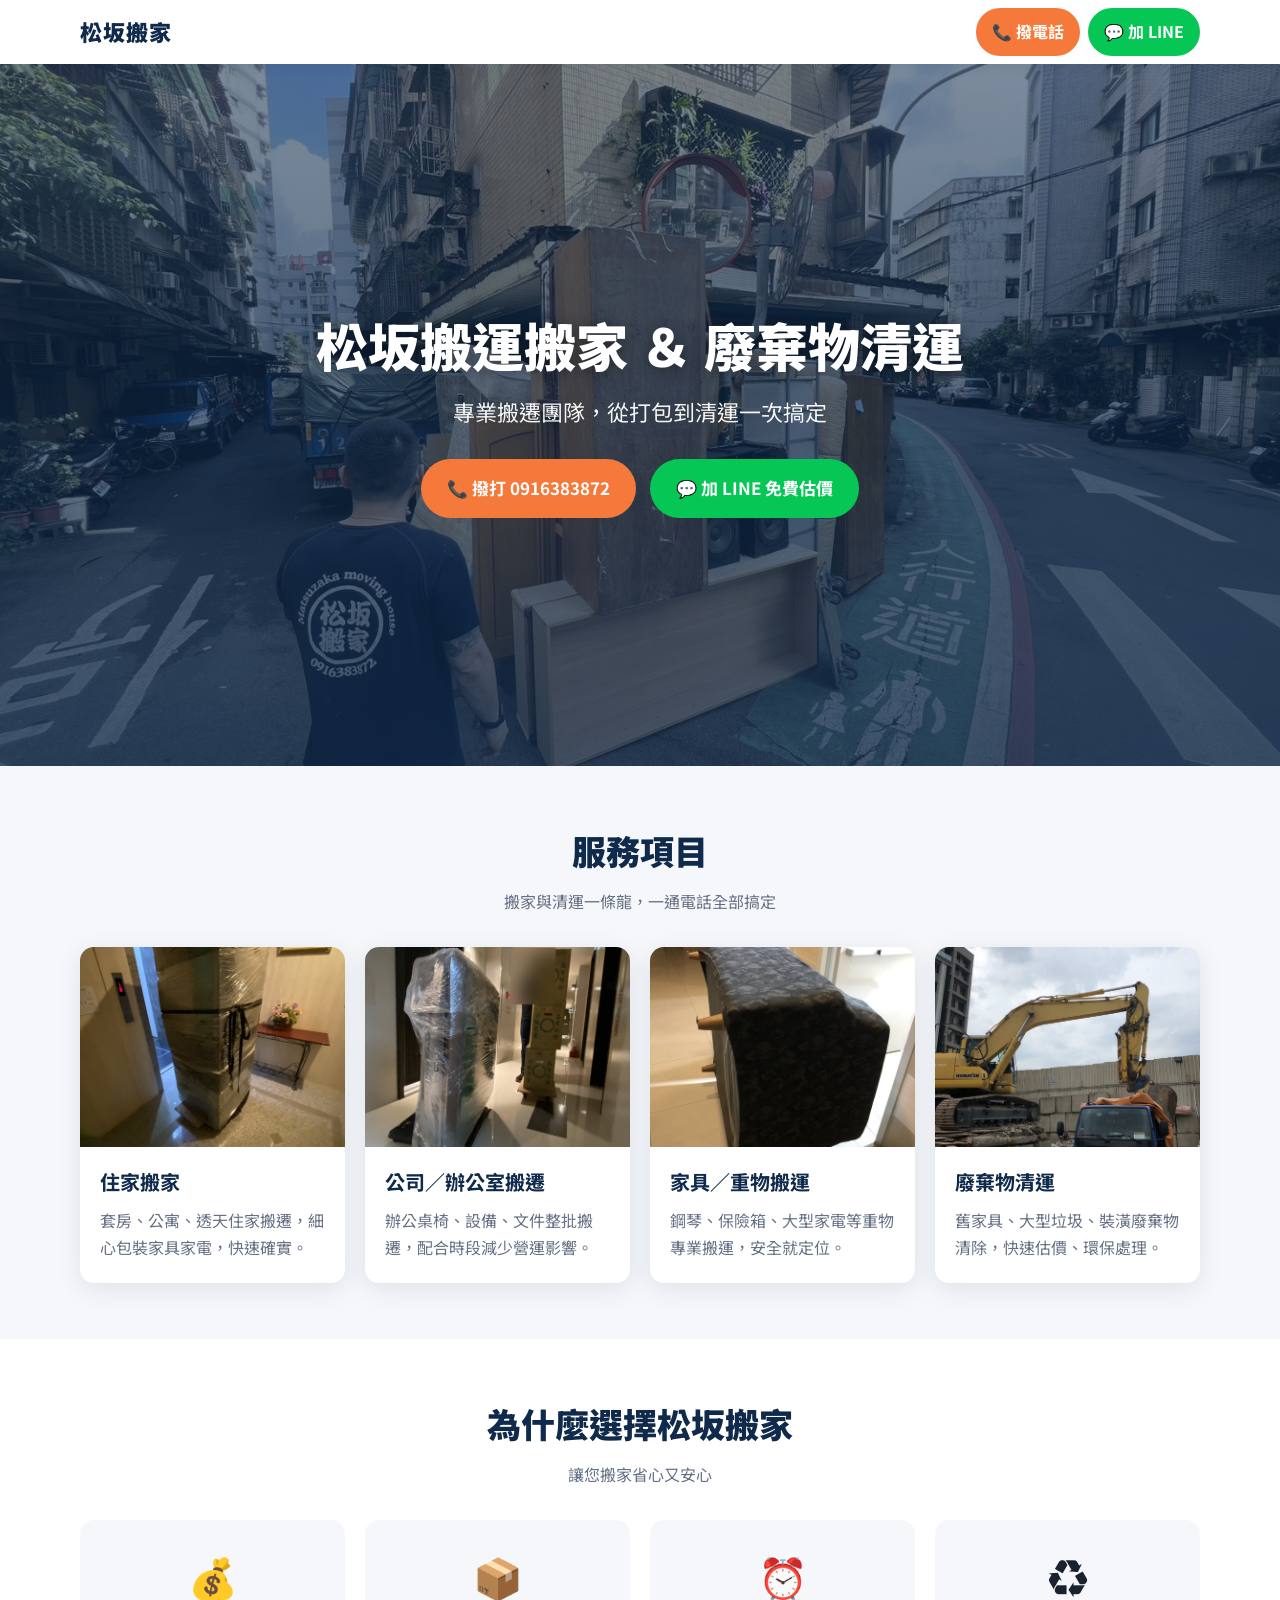
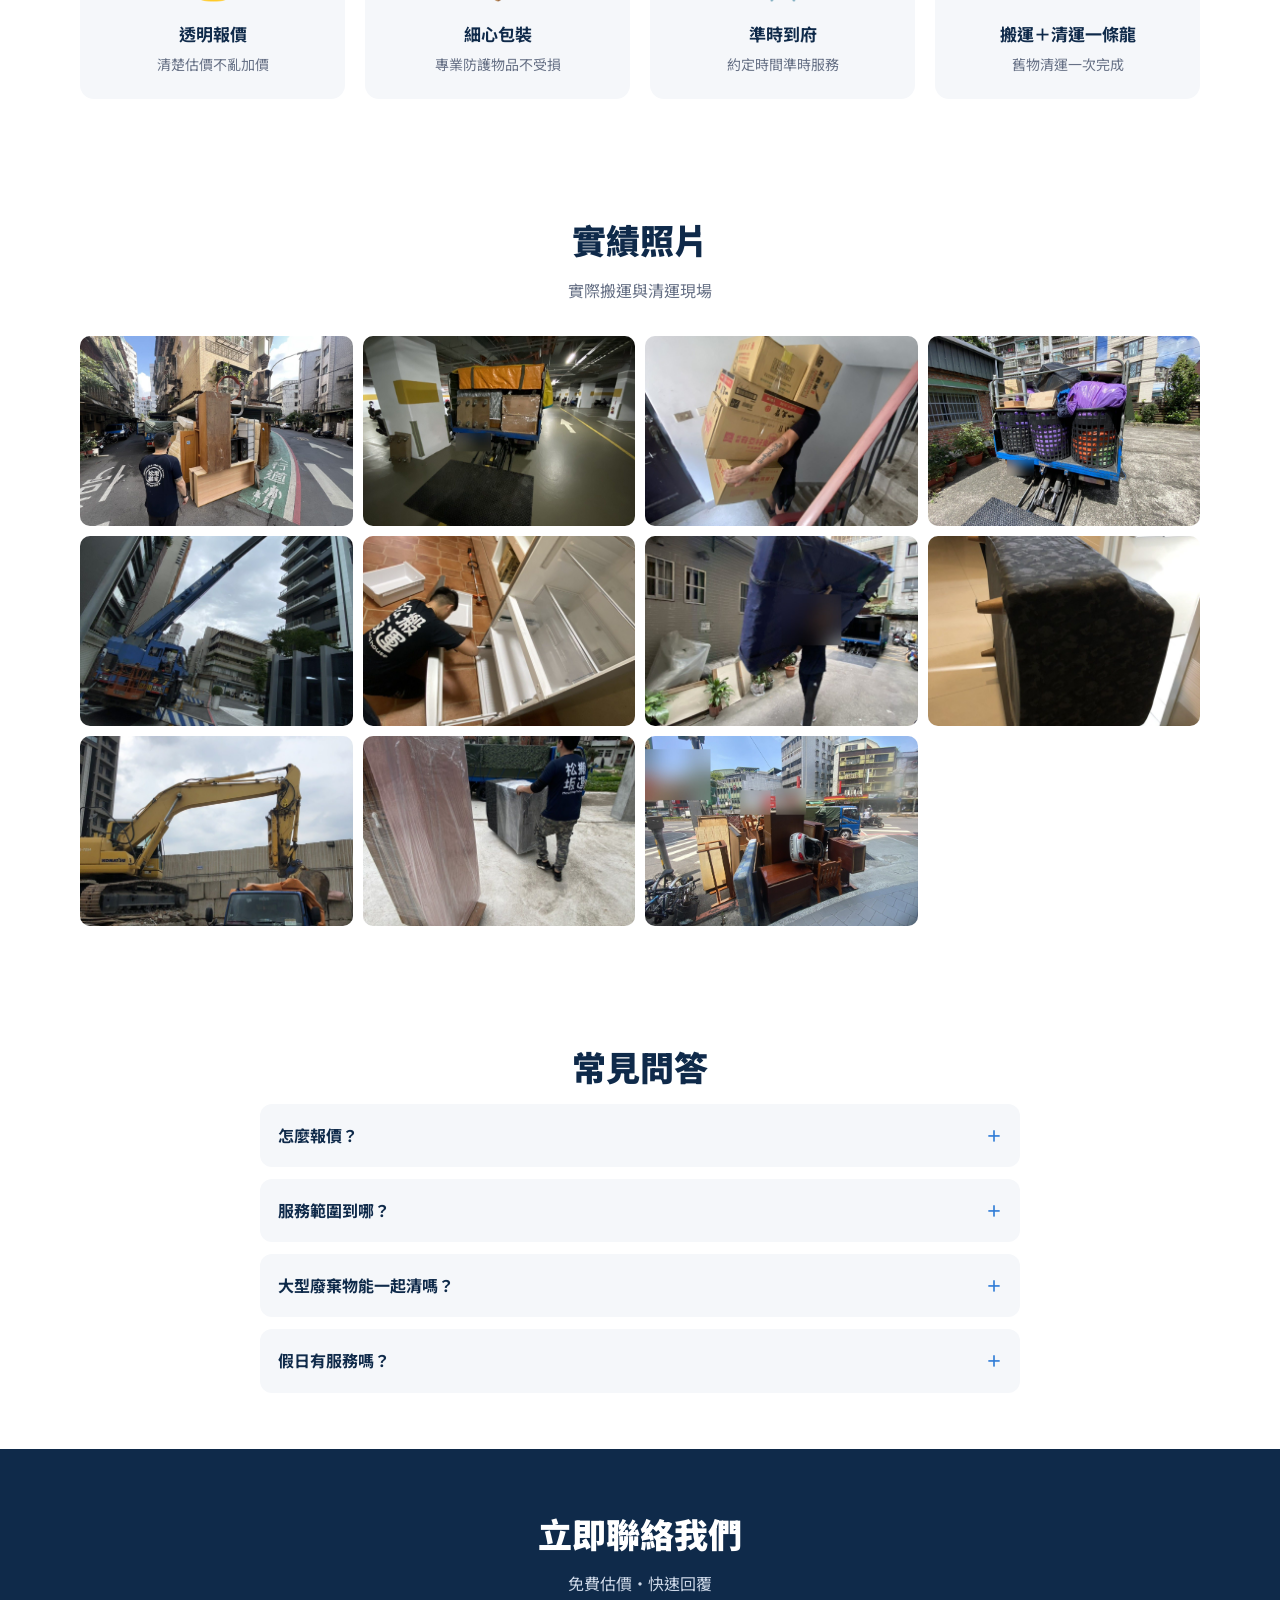
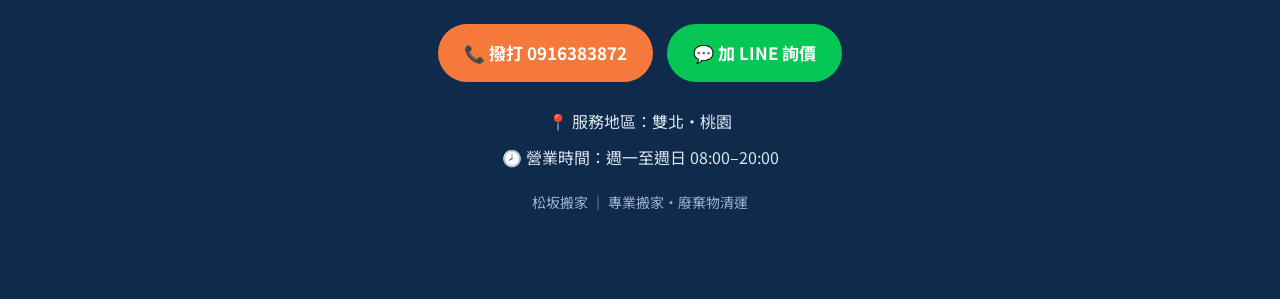
==== public/index.html @ 341ac54b "chore: restructure site into public/ for Cloudflare Pages + add _headers - move site files to public" ====
<!DOCTYPE html>
<html lang="zh-Hant">
<head>
  <meta charset="UTF-8">
  <meta name="viewport" content="width=device-width, initial-scale=1.0">
  <title>松坂搬家 ｜ 專業搬家・廢棄物清運</title>
  <meta name="description" content="松坂搬家提供住家搬家、公司辦公室搬遷、家具重物搬運與廢棄物清運。細心包裝、準時到府、透明報價。電話 0916383872 或加 LINE 詢價。">
  <meta property="og:title" content="松坂搬家 ｜ 專業搬家・廢棄物清運">
  <meta property="og:description" content="住家搬家、公司搬遷、家具重物搬運、廢棄物清運。細心包裝、準時到府、透明報價。電話 0916383872。">
  <meta property="og:type" content="website">
  <meta property="og:image" content="images/web/hero.jpg">
  <link rel="icon" href="favicon.svg" type="image/svg+xml">
  <link rel="preconnect" href="https://fonts.googleapis.com">
  <link rel="preconnect" href="https://fonts.gstatic.com" crossorigin>
  <link href="https://fonts.googleapis.com/css2?family=Noto+Sans+TC:wght@400;500;700;900&display=swap" rel="stylesheet">
  <link rel="stylesheet" href="styles.css">
</head>
<body>
  <header class="site-header">
    <div class="container header-inner">
      <a href="#hero" class="brand">松坂搬家</a>
      <nav class="header-cta">
        <a class="btn btn-phone" href="tel:0916383872" aria-label="撥打電話 0916383872">📞 撥電話</a>
        <a class="btn btn-line" href="https://lin.ee/VOLz2Qq" target="_blank" rel="noopener" aria-label="加入 LINE 好友詢價">💬 加 LINE</a>
      </nav>
    </div>
  </header>

  <main>
    <section id="hero" class="hero">
      <div class="hero-overlay"></div>
      <div class="container hero-content">
        <h1>松坂搬運搬家 ＆ 廢棄物清運</h1>
        <p class="hero-slogan">專業搬遷團隊，從打包到清運一次搞定</p>
        <div class="hero-cta">
          <a class="btn btn-phone btn-lg" href="tel:0916383872">📞 撥打 0916383872</a>
          <a class="btn btn-line btn-lg" href="https://lin.ee/VOLz2Qq" target="_blank" rel="noopener">💬 加 LINE 免費估價</a>
        </div>
      </div>
    </section>

    <section id="services" class="section">
      <div class="container">
        <h2 class="section-title">服務項目</h2>
        <p class="section-sub">搬家與清運一條龍，一通電話全部搞定</p>
        <div class="service-grid">
          <article class="service-card">
            <img src="images/web/svc-home.jpg" alt="住家搬家：電梯口包裝保護好的家具" loading="lazy">
            <div class="service-body"><h3>住家搬家</h3>
              <p>套房、公寓、透天住家搬遷，細心包裝家具家電，快速確實。</p></div>
          </article>
          <article class="service-card">
            <img src="images/web/svc-office.jpg" alt="公司辦公室搬遷：大樓走廊搬運設備" loading="lazy">
            <div class="service-body"><h3>公司／辦公室搬遷</h3>
              <p>辦公桌椅、設備、文件整批搬遷，配合時段減少營運影響。</p></div>
          </article>
          <article class="service-card">
            <img src="images/web/svc-heavy.jpg" alt="家具重物搬運：完整包覆保護的大型家具" loading="lazy">
            <div class="service-body"><h3>家具／重物搬運</h3>
              <p>鋼琴、保險箱、大型家電等重物專業搬運，安全就定位。</p></div>
          </article>
          <article class="service-card">
            <img src="images/web/svc-waste.jpg" alt="廢棄物清運：工地與大型廢棄物清運" loading="lazy">
            <div class="service-body"><h3>廢棄物清運</h3>
              <p>舊家具、大型垃圾、裝潢廢棄物清除，快速估價、環保處理。</p></div>
          </article>
        </div>
      </div>
    </section>

    <section id="why" class="section">
      <div class="container">
        <h2 class="section-title">為什麼選擇松坂搬家</h2>
        <p class="section-sub">讓您搬家省心又安心</p>
        <div class="feature-grid">
          <div class="feature"><span class="feature-ico">💰</span><h3>透明報價</h3><p>清楚估價不亂加價</p></div>
          <div class="feature"><span class="feature-ico">📦</span><h3>細心包裝</h3><p>專業防護物品不受損</p></div>
          <div class="feature"><span class="feature-ico">⏰</span><h3>準時到府</h3><p>約定時間準時服務</p></div>
          <div class="feature"><span class="feature-ico">♻️</span><h3>搬運＋清運一條龍</h3><p>舊物清運一次完成</p></div>
        </div>
      </div>
    </section>

    <section id="gallery" class="section">
      <div class="container">
        <h2 class="section-title">實績照片</h2>
        <p class="section-sub">實際搬運與清運現場</p>
        <div class="gallery-grid">
          <button class="gallery-item" data-src="images/web/g01.jpg"><img src="images/web/g01.jpg" alt="搬運清運實績照片 1" loading="lazy"></button>
          <button class="gallery-item" data-src="images/web/g02.jpg"><img src="images/web/g02.jpg" alt="搬運清運實績照片 2" loading="lazy"></button>
          <button class="gallery-item" data-src="images/web/g03.jpg"><img src="images/web/g03.jpg" alt="搬運清運實績照片 3" loading="lazy"></button>
          <button class="gallery-item" data-src="images/web/g04.jpg"><img src="images/web/g04.jpg" alt="搬運清運實績照片 4" loading="lazy"></button>
          <button class="gallery-item" data-src="images/web/g05.jpg"><img src="images/web/g05.jpg" alt="搬運清運實績照片 5" loading="lazy"></button>
          <button class="gallery-item" data-src="images/web/g06.jpg"><img src="images/web/g06.jpg" alt="搬運清運實績照片 6" loading="lazy"></button>
          <button class="gallery-item" data-src="images/web/g07.jpg"><img src="images/web/g07.jpg" alt="搬運清運實績照片 7" loading="lazy"></button>
          <button class="gallery-item" data-src="images/web/g08.jpg"><img src="images/web/g08.jpg" alt="搬運清運實績照片 8" loading="lazy"></button>
          <button class="gallery-item" data-src="images/web/g09.jpg"><img src="images/web/g09.jpg" alt="搬運清運實績照片 9" loading="lazy"></button>
          <button class="gallery-item" data-src="images/web/g10.jpg"><img src="images/web/g10.jpg" alt="搬運清運實績照片 10" loading="lazy"></button>
          <button class="gallery-item" data-src="images/web/g11.jpg"><img src="images/web/g11.jpg" alt="搬運清運實績照片 11" loading="lazy"></button>
        </div>
      </div>
      <div class="lightbox" id="lightbox" hidden>
        <button class="lightbox-close" aria-label="關閉">✕</button>
        <img class="lightbox-img" src="" alt="放大檢視">
      </div>
    </section>

    <section id="faq" class="section">
      <div class="container narrow">
        <h2 class="section-title">常見問答</h2>
        <div class="faq-list">
          <details class="faq-item"><summary>怎麼報價？</summary>
            <p>可電話或加 LINE 告知物品與樓層，我們提供估價。</p></details>
          <details class="faq-item"><summary>服務範圍到哪？</summary>
            <!-- 服務地區：待業主確認，暫以示意 -->
            <p>雙北・桃園地區皆可服務，詳細範圍歡迎來電洽詢。</p></details>
          <details class="faq-item"><summary>大型廢棄物能一起清嗎？</summary>
            <p>可以，搬家同時可代清運舊家具與大型垃圾。</p></details>
          <details class="faq-item"><summary>假日有服務嗎？</summary>
            <!-- 營業時間：待業主確認，暫以示意 -->
            <p>週一至週日 08:00–20:00 皆可服務，歡迎預約。</p></details>
        </div>
      </div>
    </section>

    <section id="contact" class="contact">
      <div class="container">
        <h2 class="section-title contact-title">立即聯絡我們</h2>
        <p class="contact-sub">免費估價・快速回覆</p>
        <div class="contact-cta">
          <a class="btn btn-phone btn-lg" href="tel:0916383872">📞 撥打 0916383872</a>
          <a class="btn btn-line btn-lg" href="https://lin.ee/VOLz2Qq" target="_blank" rel="noopener">💬 加 LINE 詢價</a>
        </div>
        <ul class="contact-info">
          <li>📍 服務地區：雙北・桃園<!-- 待業主確認 --></li>
          <li>🕗 營業時間：週一至週日 08:00–20:00<!-- 待業主確認 --></li>
        </ul>
        <p class="footer-brand">松坂搬家 ｜ 專業搬家・廢棄物清運</p>
      </div>
    </section>
  </main>

  <div class="mobile-bar">
    <a class="mobile-bar-btn phone" href="tel:0916383872" aria-label="撥打電話">📞 撥電話</a>
    <a class="mobile-bar-btn line" href="https://lin.ee/VOLz2Qq" target="_blank" rel="noopener" aria-label="加 LINE">💬 加 LINE</a>
  </div>

  <script src="main.js"></script>
</body>
</html>
---- public/styles.css ----
:root {
  --navy: #0F2A4A; --blue: #1E5AA8; --blue-bright: #2E7BD6;
  --phone: #F5793B; --line: #06C755; --bg: #F5F7FA;
  --ink: #1A2230; --muted: #667085; --white: #FFFFFF;
  --maxw: 1120px; --radius: 14px; --shadow: 0 6px 24px rgba(15,42,74,.10);
}
* { box-sizing: border-box; margin: 0; padding: 0; }
html { scroll-behavior: smooth; scroll-padding-top: 72px; }
body { font-family: "Noto Sans TC", system-ui, -apple-system, "PingFang TC", sans-serif;
  color: var(--ink); line-height: 1.7; background: var(--white); }
img { max-width: 100%; display: block; }
a { color: inherit; text-decoration: none; }
.container { width: min(100% - 32px, var(--maxw)); margin-inline: auto; }
.container.narrow { width: min(100% - 32px, 760px); }
.section { padding: 56px 0; }
.section-title { font-size: clamp(24px, 5vw, 34px); font-weight: 900;
  color: var(--navy); text-align: center; margin-bottom: 8px; }
.section-sub { text-align: center; color: var(--muted); margin-bottom: 32px; }

/* Header */
.site-header { position: sticky; top: 0; z-index: 50; background: rgba(255,255,255,.95);
  backdrop-filter: blur(6px); box-shadow: 0 2px 12px rgba(15,42,74,.08); }
.header-inner { display: flex; align-items: center; justify-content: space-between; height: 64px; }
.brand { font-weight: 900; font-size: 22px; color: var(--navy); letter-spacing: 1px; }
.header-cta { display: flex; gap: 8px; }

/* Buttons */
.btn { display: inline-flex; align-items: center; gap: 6px; font-weight: 700;
  padding: 10px 16px; border-radius: 999px; white-space: nowrap; transition: transform .1s, filter .1s; }
.btn:active { transform: scale(.97); }
.btn-phone { background: var(--phone); color: #fff; }
.btn-line { background: var(--line); color: #fff; }
.btn-lg { padding: 15px 26px; font-size: 17px; }

/* Hero */
.hero { position: relative; min-height: 78vh; display: grid; place-items: center;
  background: url("images/web/hero.jpg") center/cover no-repeat; color: #fff; text-align: center; }
.hero-overlay { position: absolute; inset: 0;
  background: linear-gradient(180deg, rgba(15,42,74,.55), rgba(15,42,74,.78)); }
.hero-content { position: relative; padding: 40px 0; }
.hero h1 { font-size: clamp(28px, 7vw, 52px); font-weight: 900; line-height: 1.25;
  text-shadow: 0 2px 16px rgba(0,0,0,.4); }
.hero-slogan { font-size: clamp(16px, 3.5vw, 22px); margin: 16px 0 28px; opacity: .95; }
.hero-cta { display: flex; gap: 14px; justify-content: center; flex-wrap: wrap; }

/* Services */
#services { background: var(--bg); }
.service-grid { display: grid; gap: 20px; grid-template-columns: 1fr; }
.service-card { background: #fff; border-radius: var(--radius); overflow: hidden; box-shadow: var(--shadow); }
.service-card img { width: 100%; height: 200px; object-fit: cover; }
.service-body { padding: 18px 20px 22px; }
.service-body h3 { color: var(--navy); font-size: 20px; margin-bottom: 8px; }
.service-body p { color: var(--muted); }

/* Why */
.feature-grid { display: grid; gap: 20px; grid-template-columns: 1fr 1fr; }
.feature { text-align: center; padding: 22px 14px; background: var(--bg); border-radius: var(--radius); }
.feature-ico { font-size: 40px; display: block; margin-bottom: 10px; }
.feature h3 { color: var(--navy); font-size: 17px; margin-bottom: 4px; }
.feature p { color: var(--muted); font-size: 14px; }

/* Gallery */
.gallery-grid { display: grid; gap: 10px; grid-template-columns: repeat(2, 1fr); }
.gallery-item { padding: 0; border: 0; cursor: pointer; background: none; border-radius: 10px; overflow: hidden; }
.gallery-item img { width: 100%; height: 130px; object-fit: cover; transition: transform .2s; }
.gallery-item:hover img { transform: scale(1.05); }
.lightbox { position: fixed; inset: 0; z-index: 100; background: rgba(0,0,0,.9);
  display: grid; place-items: center; padding: 20px; }
.lightbox[hidden] { display: none; }
.lightbox-img { max-width: 92vw; max-height: 86vh; object-fit: contain; border-radius: 8px; }
.lightbox-close { position: absolute; top: 16px; right: 20px; font-size: 30px; color: #fff;
  background: none; border: 0; cursor: pointer; }

/* FAQ */
.faq-list { display: grid; gap: 12px; }
.faq-item { background: var(--bg); border-radius: 12px; padding: 4px 18px; }
.faq-item summary { cursor: pointer; font-weight: 700; color: var(--navy);
  padding: 14px 0; list-style: none; position: relative; }
.faq-item summary::-webkit-details-marker { display: none; }
.faq-item summary::after { content: "＋"; position: absolute; right: 0; color: var(--blue-bright); }
.faq-item[open] summary::after { content: "－"; }
.faq-item p { padding: 0 0 16px; color: var(--muted); }

/* Contact / footer */
.contact { background: var(--navy); color: #fff; text-align: center; padding: 56px 0 84px; }
.contact-title { color: #fff; }
.contact-sub { color: #cdd8e8; margin-bottom: 26px; }
.contact-cta { display: flex; gap: 14px; justify-content: center; flex-wrap: wrap; margin-bottom: 26px; }
.contact-info { list-style: none; display: grid; gap: 8px; color: #dbe4f0; margin-bottom: 20px; }
.footer-brand { color: #9fb2cc; font-size: 14px; }

/* Mobile floating bar */
.mobile-bar { display: none; position: fixed; bottom: 0; left: 0; right: 0; z-index: 60;
  gap: 1px; background: rgba(15,42,74,.15); }
.mobile-bar-btn { flex: 1; text-align: center; padding: 15px 0; font-weight: 700; color: #fff; }
.mobile-bar-btn.phone { background: var(--phone); }
.mobile-bar-btn.line { background: var(--line); }

/* Responsive */
@media (min-width: 640px) {
  .service-grid { grid-template-columns: 1fr 1fr; }
  .gallery-grid { grid-template-columns: repeat(3, 1fr); }
  .gallery-item img { height: 170px; }
}
@media (min-width: 900px) { .feature-grid { grid-template-columns: repeat(4, 1fr); } }
@media (min-width: 1000px) {
  .service-grid { grid-template-columns: repeat(4, 1fr); }
  .gallery-grid { grid-template-columns: repeat(4, 1fr); }
  .gallery-item img { height: 190px; }
}
@media (max-width: 768px) { .mobile-bar { display: flex; } .contact { padding-bottom: 96px; } }
@media (max-width: 480px) {
  .brand { font-size: 19px; }
  .btn { padding: 9px 12px; font-size: 14px; }
}
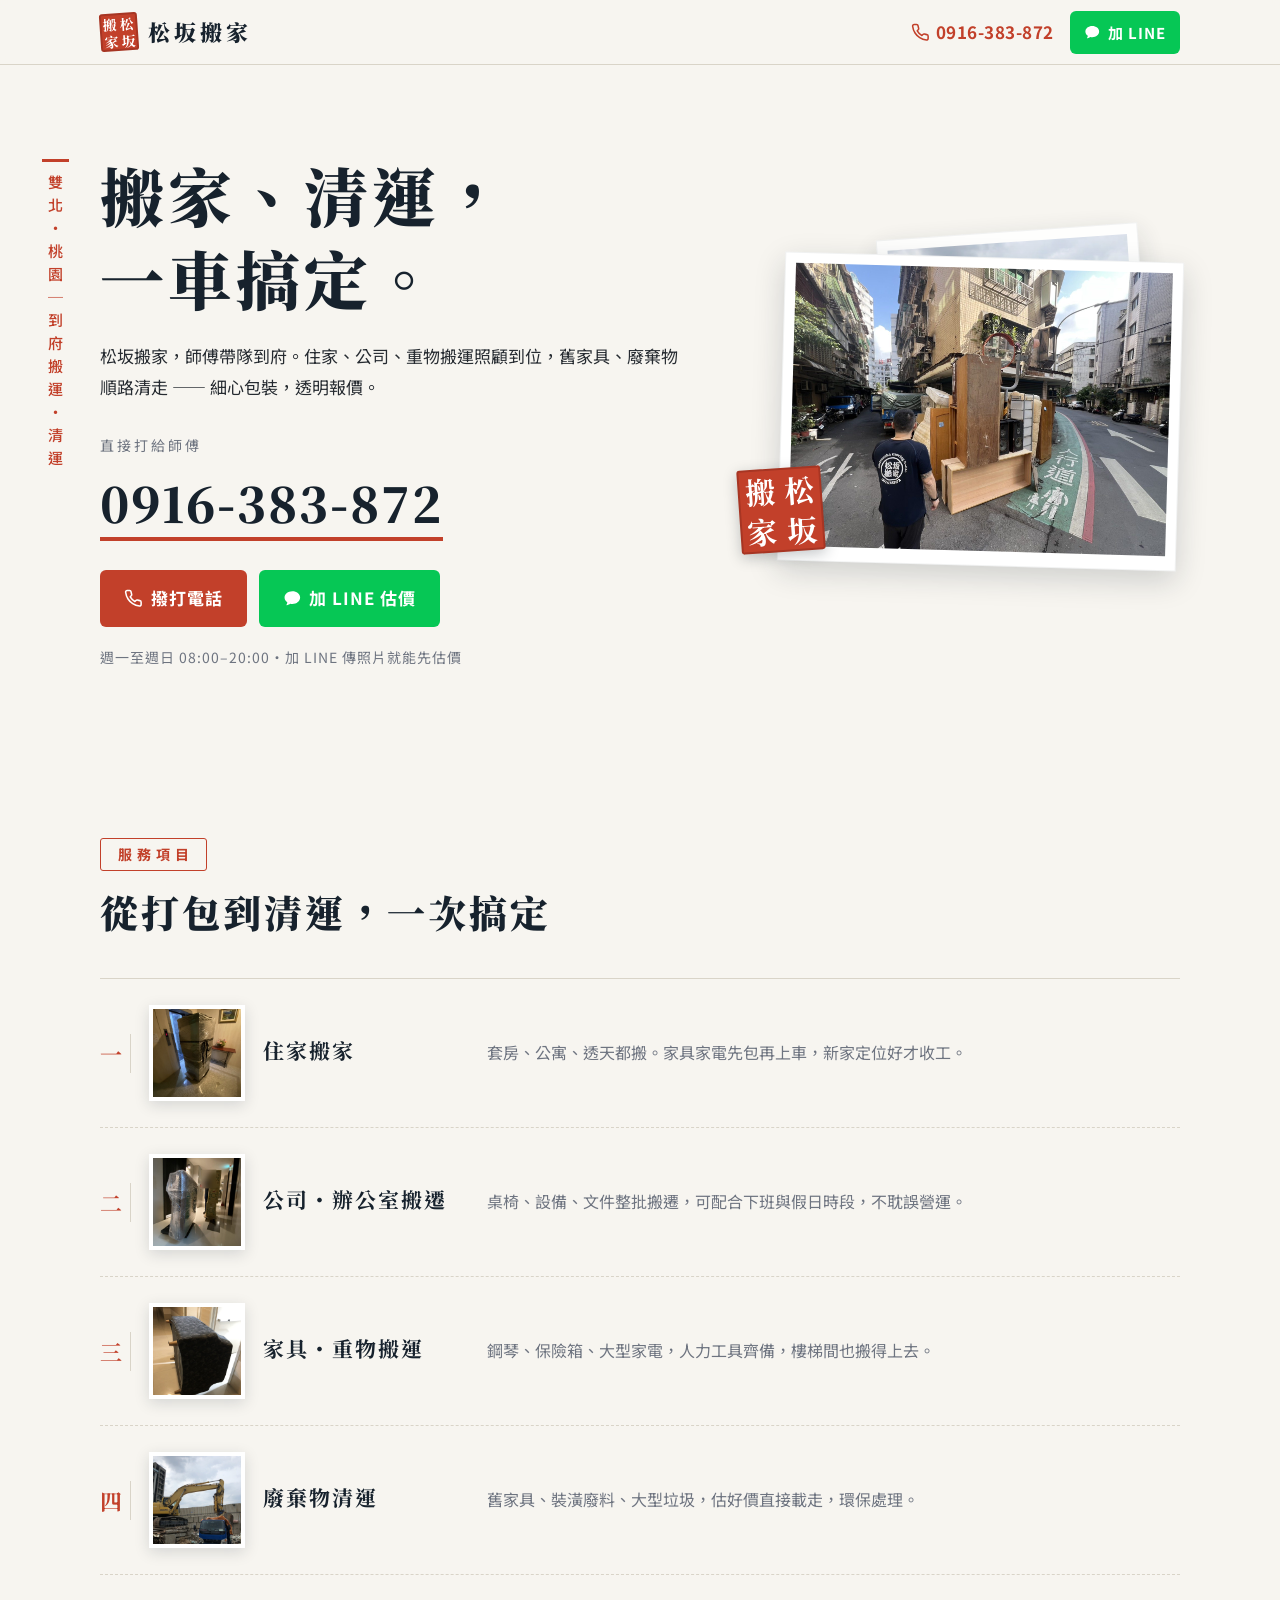
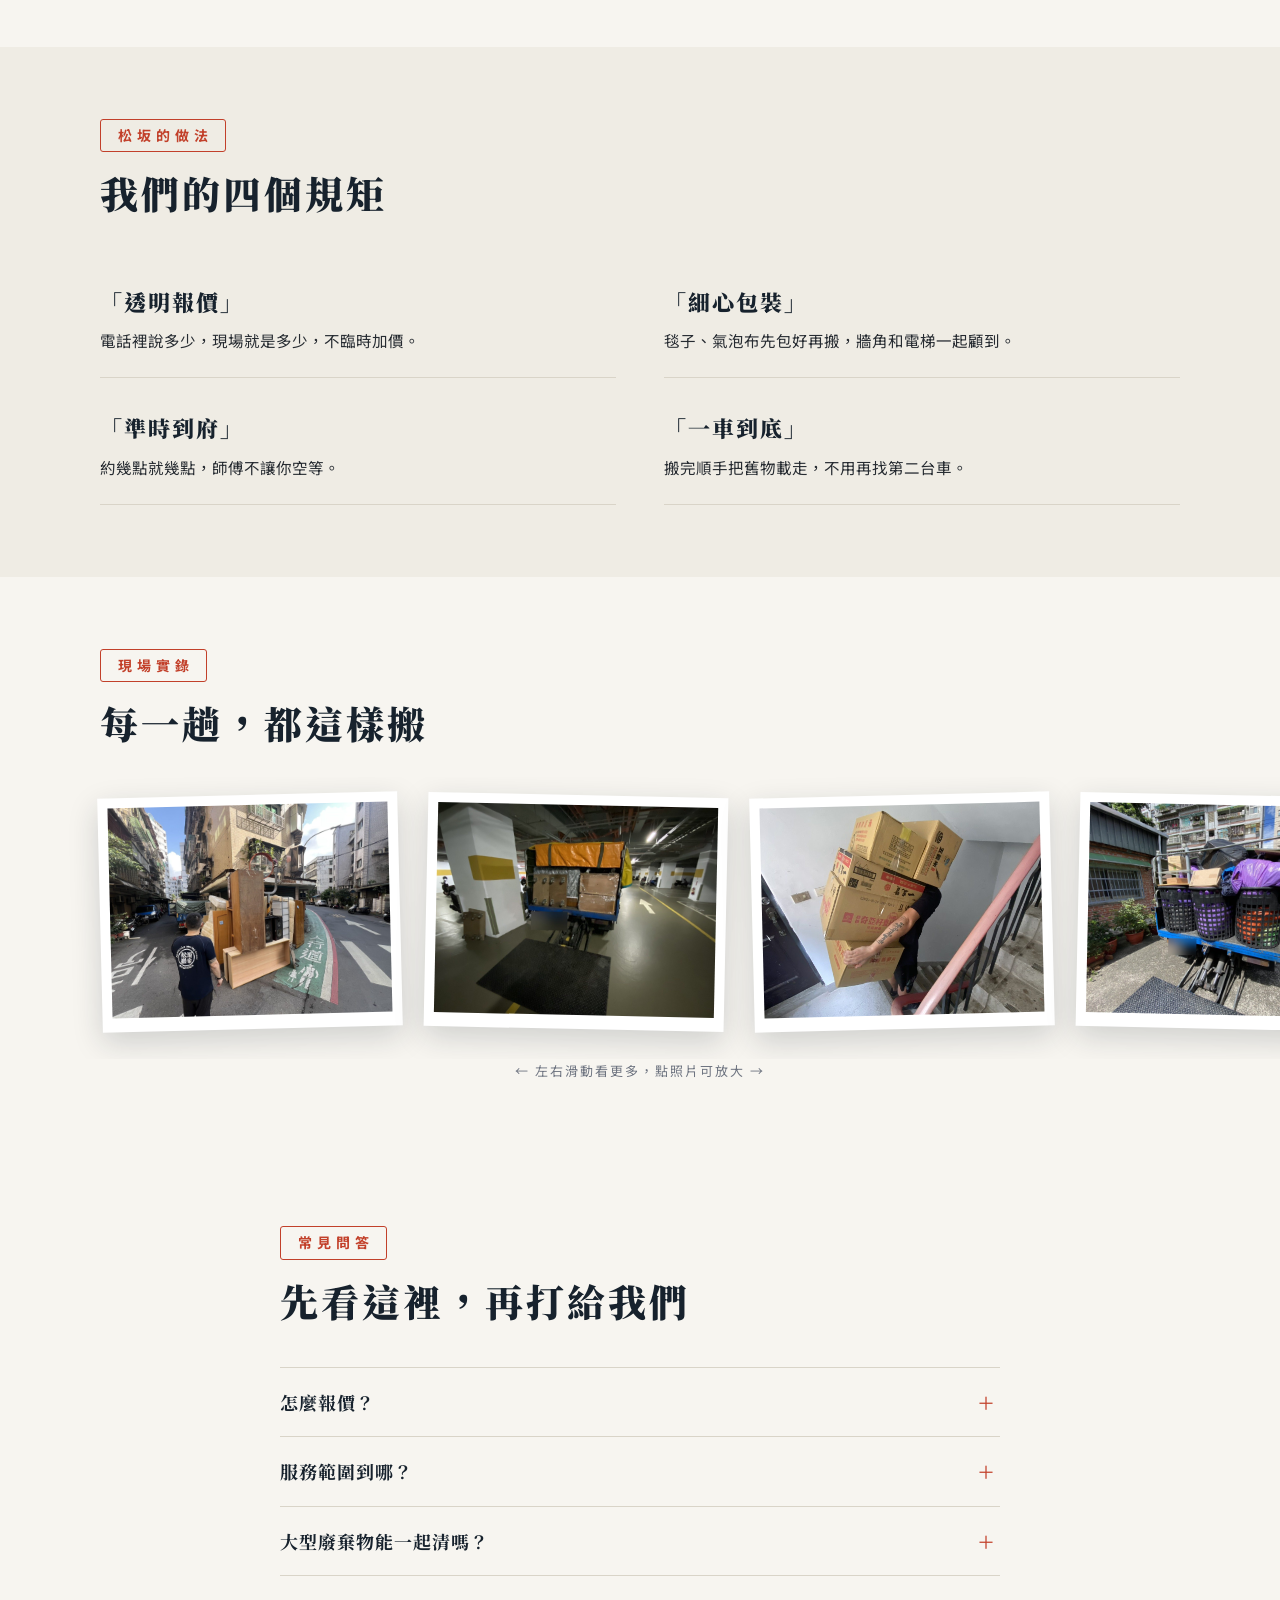
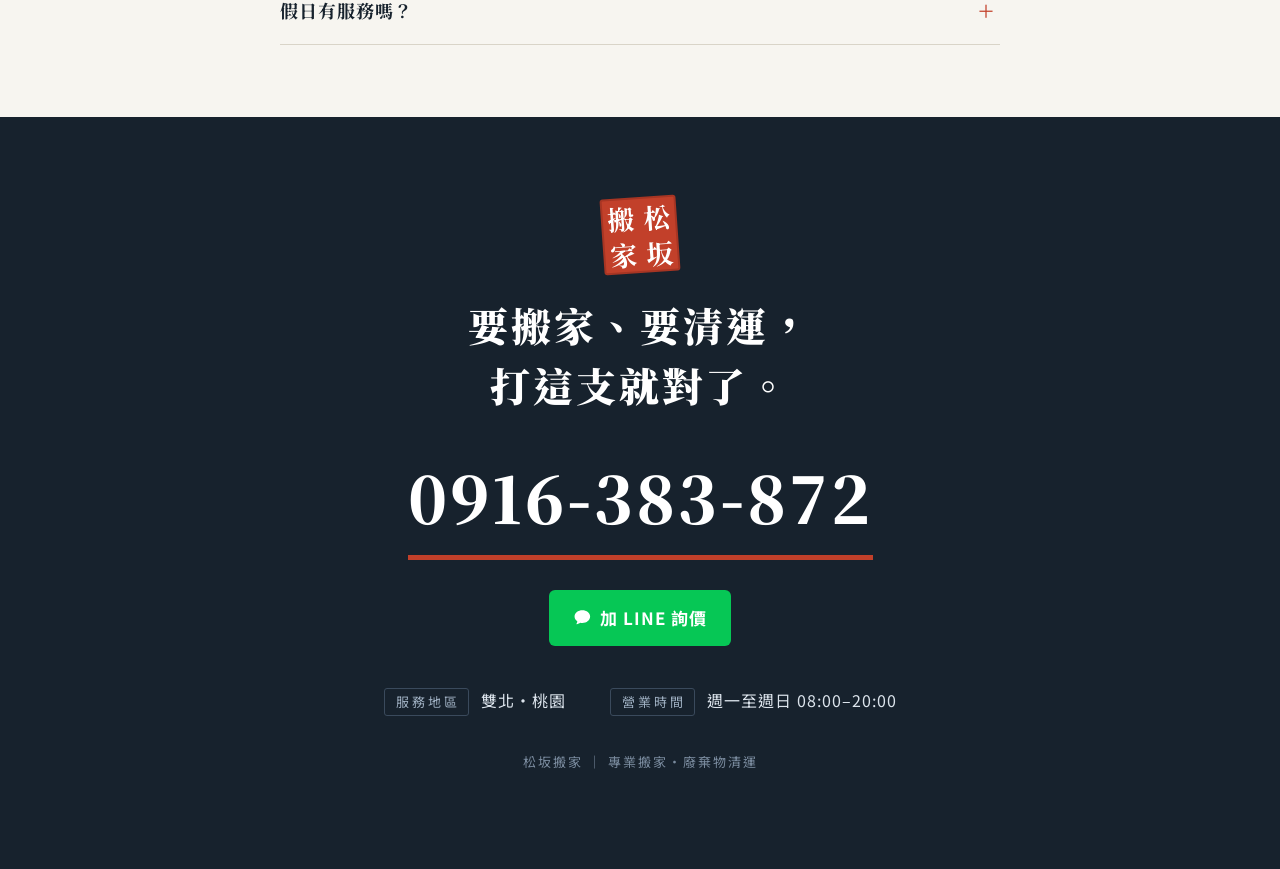
==== commit f96ee83a: "feat: redesign one-page site with craftsman-crew visual identity Replace AI-template look (emoji ico" ====
--- a/public/index.html
+++ b/public/index.html
@@ -12,93 +12,151 @@
   <link rel="icon" href="favicon.svg" type="image/svg+xml">
   <link rel="preconnect" href="https://fonts.googleapis.com">
   <link rel="preconnect" href="https://fonts.gstatic.com" crossorigin>
-  <link href="https://fonts.googleapis.com/css2?family=Noto+Sans+TC:wght@400;500;700;900&display=swap" rel="stylesheet">
+  <link href="https://fonts.googleapis.com/css2?family=Noto+Sans+TC:wght@400;500;700&family=Noto+Serif+TC:wght@600;700;900&display=swap" rel="stylesheet">
   <link rel="stylesheet" href="styles.css">
 </head>
 <body>
-  <header class="site-header">
-    <div class="container header-inner">
-      <a href="#hero" class="brand">松坂搬家</a>
-      <nav class="header-cta">
-        <a class="btn btn-phone" href="tel:0916383872" aria-label="撥打電話 0916383872">📞 撥電話</a>
-        <a class="btn btn-line" href="https://lin.ee/VOLz2Qq" target="_blank" rel="noopener" aria-label="加入 LINE 好友詢價">💬 加 LINE</a>
+  <header class="top">
+    <div class="wrap top-in">
+      <a href="#hero" class="brand">
+        <span class="seal seal-sm" aria-hidden="true"><i>松</i><i>坂</i><i>搬</i><i>家</i></span>
+        <span class="brand-name">松坂搬家</span>
+      </a>
+      <nav class="top-cta">
+        <a class="top-tel" href="tel:0916383872" aria-label="撥打電話 0916383872">
+          <svg class="ico" viewBox="0 0 24 24" fill="none" stroke="currentColor" stroke-width="2" stroke-linecap="round" stroke-linejoin="round" aria-hidden="true"><path d="M22 16.9v3a2 2 0 0 1-2.2 2 19.8 19.8 0 0 1-8.6-3.1 19.5 19.5 0 0 1-6-6A19.8 19.8 0 0 1 2.1 4.2 2 2 0 0 1 4.1 2h3a2 2 0 0 1 2 1.7c.1 1 .4 2 .7 2.9a2 2 0 0 1-.5 2.1L8 10a16 16 0 0 0 6 6l1.3-1.3a2 2 0 0 1 2.1-.5c.9.3 1.9.6 2.9.7a2 2 0 0 1 1.7 2z"/></svg>
+          0916-383-872
+        </a>
+        <a class="btn btn-line btn-sm" href="https://lin.ee/VOLz2Qq" target="_blank" rel="noopener" aria-label="加入 LINE 好友詢價">
+          <svg class="ico" viewBox="0 0 24 24" fill="currentColor" aria-hidden="true"><path d="M12 3C6.5 3 2 6.6 2 11c0 2.5 1.4 4.7 3.6 6.2-.1.6-.5 2-1.2 3.1-.2.3.1.7.4.6 1.9-.4 3.5-1.3 4.4-1.9.9.2 1.8.3 2.8.3 5.5 0 10-3.6 10-8.3S17.5 3 12 3z"/></svg>
+          加 LINE
+        </a>
       </nav>
     </div>
   </header>
 
   <main>
     <section id="hero" class="hero">
-      <div class="hero-overlay"></div>
-      <div class="container hero-content">
-        <h1>松坂搬運搬家 ＆ 廢棄物清運</h1>
-        <p class="hero-slogan">專業搬遷團隊，從打包到清運一次搞定</p>
-        <div class="hero-cta">
-          <a class="btn btn-phone btn-lg" href="tel:0916383872">📞 撥打 0916383872</a>
-          <a class="btn btn-line btn-lg" href="https://lin.ee/VOLz2Qq" target="_blank" rel="noopener">💬 加 LINE 免費估價</a>
+      <div class="wrap hero-grid">
+        <div class="hero-copy">
+          <p class="v-eyebrow" aria-hidden="true">雙北・桃園｜到府搬運・清運</p>
+          <h1>搬家、清運，<br>一車搞定。</h1>
+          <p class="lede">松坂搬家，師傅帶隊到府。住家、公司、重物搬運照顧到位，舊家具、廢棄物順路清走 —— 細心包裝，透明報價。</p>
+          <div class="tel-block">
+            <span class="tel-label">直接打給師傅</span>
+            <a class="tel-big" href="tel:0916383872">0916-383-872</a>
+          </div>
+          <div class="cta-row">
+            <a class="btn btn-phone" href="tel:0916383872">
+              <svg class="ico" viewBox="0 0 24 24" fill="none" stroke="currentColor" stroke-width="2" stroke-linecap="round" stroke-linejoin="round" aria-hidden="true"><path d="M22 16.9v3a2 2 0 0 1-2.2 2 19.8 19.8 0 0 1-8.6-3.1 19.5 19.5 0 0 1-6-6A19.8 19.8 0 0 1 2.1 4.2 2 2 0 0 1 4.1 2h3a2 2 0 0 1 2 1.7c.1 1 .4 2 .7 2.9a2 2 0 0 1-.5 2.1L8 10a16 16 0 0 0 6 6l1.3-1.3a2 2 0 0 1 2.1-.5c.9.3 1.9.6 2.9.7a2 2 0 0 1 1.7 2z"/></svg>
+              撥打電話
+            </a>
+            <a class="btn btn-line" href="https://lin.ee/VOLz2Qq" target="_blank" rel="noopener">
+              <svg class="ico" viewBox="0 0 24 24" fill="currentColor" aria-hidden="true"><path d="M12 3C6.5 3 2 6.6 2 11c0 2.5 1.4 4.7 3.6 6.2-.1.6-.5 2-1.2 3.1-.2.3.1.7.4.6 1.9-.4 3.5-1.3 4.4-1.9.9.2 1.8.3 2.8.3 5.5 0 10-3.6 10-8.3S17.5 3 12 3z"/></svg>
+              加 LINE 估價
+            </a>
+          </div>
+          <p class="facts">週一至週日 08:00–20:00・加 LINE 傳照片就能先估價</p>
+        </div>
+        <div class="hero-shot" aria-hidden="true">
+          <figure class="shot shot-back"><img src="images/web/svc-waste.jpg" alt="" loading="eager"></figure>
+          <figure class="shot shot-front"><img src="images/web/hero.jpg" alt="松坂搬家師傅於台北街頭搬運家具" loading="eager"></figure>
+          <span class="seal seal-stamp"><i>松</i><i>坂</i><i>搬</i><i>家</i></span>
         </div>
       </div>
     </section>
 
     <section id="services" class="section">
-      <div class="container">
-        <h2 class="section-title">服務項目</h2>
-        <p class="section-sub">搬家與清運一條龍，一通電話全部搞定</p>
-        <div class="service-grid">
-          <article class="service-card">
-            <img src="images/web/svc-home.jpg" alt="住家搬家：電梯口包裝保護好的家具" loading="lazy">
-            <div class="service-body"><h3>住家搬家</h3>
-              <p>套房、公寓、透天住家搬遷，細心包裝家具家電，快速確實。</p></div>
-          </article>
-          <article class="service-card">
-            <img src="images/web/svc-office.jpg" alt="公司辦公室搬遷：大樓走廊搬運設備" loading="lazy">
-            <div class="service-body"><h3>公司／辦公室搬遷</h3>
-              <p>辦公桌椅、設備、文件整批搬遷，配合時段減少營運影響。</p></div>
-          </article>
-          <article class="service-card">
-            <img src="images/web/svc-heavy.jpg" alt="家具重物搬運：完整包覆保護的大型家具" loading="lazy">
-            <div class="service-body"><h3>家具／重物搬運</h3>
-              <p>鋼琴、保險箱、大型家電等重物專業搬運，安全就定位。</p></div>
-          </article>
-          <article class="service-card">
-            <img src="images/web/svc-waste.jpg" alt="廢棄物清運：工地與大型廢棄物清運" loading="lazy">
-            <div class="service-body"><h3>廢棄物清運</h3>
-              <p>舊家具、大型垃圾、裝潢廢棄物清除，快速估價、環保處理。</p></div>
-          </article>
-        </div>
-      </div>
-    </section>
-
-    <section id="why" class="section">
-      <div class="container">
-        <h2 class="section-title">為什麼選擇松坂搬家</h2>
-        <p class="section-sub">讓您搬家省心又安心</p>
-        <div class="feature-grid">
-          <div class="feature"><span class="feature-ico">💰</span><h3>透明報價</h3><p>清楚估價不亂加價</p></div>
-          <div class="feature"><span class="feature-ico">📦</span><h3>細心包裝</h3><p>專業防護物品不受損</p></div>
-          <div class="feature"><span class="feature-ico">⏰</span><h3>準時到府</h3><p>約定時間準時服務</p></div>
-          <div class="feature"><span class="feature-ico">♻️</span><h3>搬運＋清運一條龍</h3><p>舊物清運一次完成</p></div>
-        </div>
-      </div>
-    </section>
-
-    <section id="gallery" class="section">
-      <div class="container">
-        <h2 class="section-title">實績照片</h2>
-        <p class="section-sub">實際搬運與清運現場</p>
-        <div class="gallery-grid">
-          <button class="gallery-item" data-src="images/web/g01.jpg"><img src="images/web/g01.jpg" alt="搬運清運實績照片 1" loading="lazy"></button>
-          <button class="gallery-item" data-src="images/web/g02.jpg"><img src="images/web/g02.jpg" alt="搬運清運實績照片 2" loading="lazy"></button>
-          <button class="gallery-item" data-src="images/web/g03.jpg"><img src="images/web/g03.jpg" alt="搬運清運實績照片 3" loading="lazy"></button>
-          <button class="gallery-item" data-src="images/web/g04.jpg"><img src="images/web/g04.jpg" alt="搬運清運實績照片 4" loading="lazy"></button>
-          <button class="gallery-item" data-src="images/web/g05.jpg"><img src="images/web/g05.jpg" alt="搬運清運實績照片 5" loading="lazy"></button>
-          <button class="gallery-item" data-src="images/web/g06.jpg"><img src="images/web/g06.jpg" alt="搬運清運實績照片 6" loading="lazy"></button>
-          <button class="gallery-item" data-src="images/web/g07.jpg"><img src="images/web/g07.jpg" alt="搬運清運實績照片 7" loading="lazy"></button>
-          <button class="gallery-item" data-src="images/web/g08.jpg"><img src="images/web/g08.jpg" alt="搬運清運實績照片 8" loading="lazy"></button>
-          <button class="gallery-item" data-src="images/web/g09.jpg"><img src="images/web/g09.jpg" alt="搬運清運實績照片 9" loading="lazy"></button>
-          <button class="gallery-item" data-src="images/web/g10.jpg"><img src="images/web/g10.jpg" alt="搬運清運實績照片 10" loading="lazy"></button>
-          <button class="gallery-item" data-src="images/web/g11.jpg"><img src="images/web/g11.jpg" alt="搬運清運實績照片 11" loading="lazy"></button>
-        </div>
-      </div>
+      <div class="wrap">
+        <div class="sec-head">
+          <span class="sec-tag">服務項目</span>
+          <h2>從打包到清運，一次搞定</h2>
+        </div>
+        <ul class="menu">
+          <li class="menu-row">
+            <span class="menu-no" aria-hidden="true">一</span>
+            <img class="menu-thumb" src="images/web/svc-home.jpg" alt="住家搬家:電梯口包裝保護好的家具" loading="lazy" width="120" height="120">
+            <div class="menu-body">
+              <h3>住家搬家</h3>
+              <p>套房、公寓、透天都搬。家具家電先包再上車，新家定位好才收工。</p>
+            </div>
+          </li>
+          <li class="menu-row">
+            <span class="menu-no" aria-hidden="true">二</span>
+            <img class="menu-thumb" src="images/web/svc-office.jpg" alt="公司辦公室搬遷:大樓走廊搬運設備" loading="lazy" width="120" height="120">
+            <div class="menu-body">
+              <h3>公司・辦公室搬遷</h3>
+              <p>桌椅、設備、文件整批搬遷，可配合下班與假日時段，不耽誤營運。</p>
+            </div>
+          </li>
+          <li class="menu-row">
+            <span class="menu-no" aria-hidden="true">三</span>
+            <img class="menu-thumb" src="images/web/svc-heavy.jpg" alt="家具重物搬運:完整包覆保護的大型家具" loading="lazy" width="120" height="120">
+            <div class="menu-body">
+              <h3>家具・重物搬運</h3>
+              <p>鋼琴、保險箱、大型家電，人力工具齊備，樓梯間也搬得上去。</p>
+            </div>
+          </li>
+          <li class="menu-row">
+            <span class="menu-no" aria-hidden="true">四</span>
+            <img class="menu-thumb" src="images/web/svc-waste.jpg" alt="廢棄物清運:工地與大型廢棄物清運" loading="lazy" width="120" height="120">
+            <div class="menu-body">
+              <h3>廢棄物清運</h3>
+              <p>舊家具、裝潢廢料、大型垃圾，估好價直接載走，環保處理。</p>
+            </div>
+          </li>
+        </ul>
+      </div>
+    </section>
+
+    <section id="why" class="section rules">
+      <div class="wrap">
+        <div class="sec-head">
+          <span class="sec-tag">松坂的做法</span>
+          <h2>我們的四個規矩</h2>
+        </div>
+        <div class="rules-grid">
+          <div class="rule">
+            <h3>「透明報價」</h3>
+            <p>電話裡說多少，現場就是多少，不臨時加價。</p>
+          </div>
+          <div class="rule">
+            <h3>「細心包裝」</h3>
+            <p>毯子、氣泡布先包好再搬，牆角和電梯一起顧到。</p>
+          </div>
+          <div class="rule">
+            <h3>「準時到府」</h3>
+            <p>約幾點就幾點，師傅不讓你空等。</p>
+          </div>
+          <div class="rule">
+            <h3>「一車到底」</h3>
+            <p>搬完順手把舊物載走，不用再找第二台車。</p>
+          </div>
+        </div>
+      </div>
+    </section>
+
+    <section id="gallery" class="section gallery">
+      <div class="wrap">
+        <div class="sec-head">
+          <span class="sec-tag">現場實錄</span>
+          <h2>每一趟，都這樣搬</h2>
+        </div>
+      </div>
+      <div class="strip" tabindex="0" aria-label="實績照片，可左右捲動">
+        <button class="shot strip-item" data-src="images/web/g01.jpg"><img src="images/web/g01.jpg" alt="搬運清運實績照片 1" loading="lazy"></button>
+        <button class="shot strip-item" data-src="images/web/g02.jpg"><img src="images/web/g02.jpg" alt="搬運清運實績照片 2" loading="lazy"></button>
+        <button class="shot strip-item" data-src="images/web/g03.jpg"><img src="images/web/g03.jpg" alt="搬運清運實績照片 3" loading="lazy"></button>
+        <button class="shot strip-item" data-src="images/web/g04.jpg"><img src="images/web/g04.jpg" alt="搬運清運實績照片 4" loading="lazy"></button>
+        <button class="shot strip-item" data-src="images/web/g05.jpg"><img src="images/web/g05.jpg" alt="搬運清運實績照片 5" loading="lazy"></button>
+        <button class="shot strip-item" data-src="images/web/g06.jpg"><img src="images/web/g06.jpg" alt="搬運清運實績照片 6" loading="lazy"></button>
+        <button class="shot strip-item" data-src="images/web/g07.jpg"><img src="images/web/g07.jpg" alt="搬運清運實績照片 7" loading="lazy"></button>
+        <button class="shot strip-item" data-src="images/web/g08.jpg"><img src="images/web/g08.jpg" alt="搬運清運實績照片 8" loading="lazy"></button>
+        <button class="shot strip-item" data-src="images/web/g09.jpg"><img src="images/web/g09.jpg" alt="搬運清運實績照片 9" loading="lazy"></button>
+        <button class="shot strip-item" data-src="images/web/g10.jpg"><img src="images/web/g10.jpg" alt="搬運清運實績照片 10" loading="lazy"></button>
+        <button class="shot strip-item" data-src="images/web/g11.jpg"><img src="images/web/g11.jpg" alt="搬運清運實績照片 11" loading="lazy"></button>
+      </div>
+      <p class="strip-hint wrap">← 左右滑動看更多，點照片可放大 →</p>
       <div class="lightbox" id="lightbox" hidden>
         <button class="lightbox-close" aria-label="關閉">✕</button>
         <img class="lightbox-img" src="" alt="放大檢視">
@@ -106,43 +164,55 @@
     </section>
 
     <section id="faq" class="section">
-      <div class="container narrow">
-        <h2 class="section-title">常見問答</h2>
+      <div class="wrap narrow">
+        <div class="sec-head">
+          <span class="sec-tag">常見問答</span>
+          <h2>先看這裡，再打給我們</h2>
+        </div>
         <div class="faq-list">
           <details class="faq-item"><summary>怎麼報價？</summary>
-            <p>可電話或加 LINE 告知物品與樓層，我們提供估價。</p></details>
+            <p>電話或 LINE 告知物品、樓層與地點，傳幾張照片更準，我們直接估給你。</p></details>
           <details class="faq-item"><summary>服務範圍到哪？</summary>
-            <!-- 服務地區：待業主確認，暫以示意 -->
-            <p>雙北・桃園地區皆可服務，詳細範圍歡迎來電洽詢。</p></details>
+            <!-- 服務地區:待業主確認，暫以示意 -->
+            <p>雙北、桃園地區皆可服務，詳細範圍歡迎來電洽詢。</p></details>
           <details class="faq-item"><summary>大型廢棄物能一起清嗎？</summary>
-            <p>可以，搬家同時可代清運舊家具與大型垃圾。</p></details>
+            <p>可以，搬家同時可代清運舊家具與大型垃圾，一車處理完。</p></details>
           <details class="faq-item"><summary>假日有服務嗎？</summary>
-            <!-- 營業時間：待業主確認，暫以示意 -->
+            <!-- 營業時間:待業主確認，暫以示意 -->
             <p>週一至週日 08:00–20:00 皆可服務，歡迎預約。</p></details>
         </div>
       </div>
     </section>
 
     <section id="contact" class="contact">
-      <div class="container">
-        <h2 class="section-title contact-title">立即聯絡我們</h2>
-        <p class="contact-sub">免費估價・快速回覆</p>
-        <div class="contact-cta">
-          <a class="btn btn-phone btn-lg" href="tel:0916383872">📞 撥打 0916383872</a>
-          <a class="btn btn-line btn-lg" href="https://lin.ee/VOLz2Qq" target="_blank" rel="noopener">💬 加 LINE 詢價</a>
-        </div>
-        <ul class="contact-info">
-          <li>📍 服務地區：雙北・桃園<!-- 待業主確認 --></li>
-          <li>🕗 營業時間：週一至週日 08:00–20:00<!-- 待業主確認 --></li>
-        </ul>
-        <p class="footer-brand">松坂搬家 ｜ 專業搬家・廢棄物清運</p>
+      <div class="wrap contact-in">
+        <span class="seal seal-lg" aria-hidden="true"><i>松</i><i>坂</i><i>搬</i><i>家</i></span>
+        <h2>要搬家、要清運，<br>打這支就對了。</h2>
+        <a class="tel-giant" href="tel:0916383872">0916-383-872</a>
+        <div class="cta-row">
+          <a class="btn btn-line" href="https://lin.ee/VOLz2Qq" target="_blank" rel="noopener">
+            <svg class="ico" viewBox="0 0 24 24" fill="currentColor" aria-hidden="true"><path d="M12 3C6.5 3 2 6.6 2 11c0 2.5 1.4 4.7 3.6 6.2-.1.6-.5 2-1.2 3.1-.2.3.1.7.4.6 1.9-.4 3.5-1.3 4.4-1.9.9.2 1.8.3 2.8.3 5.5 0 10-3.6 10-8.3S17.5 3 12 3z"/></svg>
+            加 LINE 詢價
+          </a>
+        </div>
+        <dl class="info">
+          <div><dt>服務地區</dt><dd>雙北・桃園<!-- 待業主確認 --></dd></div>
+          <div><dt>營業時間</dt><dd>週一至週日 08:00–20:00<!-- 待業主確認 --></dd></div>
+        </dl>
+        <p class="copyright">松坂搬家 ｜ 專業搬家・廢棄物清運</p>
       </div>
     </section>
   </main>
 
   <div class="mobile-bar">
-    <a class="mobile-bar-btn phone" href="tel:0916383872" aria-label="撥打電話">📞 撥電話</a>
-    <a class="mobile-bar-btn line" href="https://lin.ee/VOLz2Qq" target="_blank" rel="noopener" aria-label="加 LINE">💬 加 LINE</a>
+    <a class="mobile-bar-btn phone" href="tel:0916383872" aria-label="撥打電話">
+      <svg class="ico" viewBox="0 0 24 24" fill="none" stroke="currentColor" stroke-width="2" stroke-linecap="round" stroke-linejoin="round" aria-hidden="true"><path d="M22 16.9v3a2 2 0 0 1-2.2 2 19.8 19.8 0 0 1-8.6-3.1 19.5 19.5 0 0 1-6-6A19.8 19.8 0 0 1 2.1 4.2 2 2 0 0 1 4.1 2h3a2 2 0 0 1 2 1.7c.1 1 .4 2 .7 2.9a2 2 0 0 1-.5 2.1L8 10a16 16 0 0 0 6 6l1.3-1.3a2 2 0 0 1 2.1-.5c.9.3 1.9.6 2.9.7a2 2 0 0 1 1.7 2z"/></svg>
+      撥電話
+    </a>
+    <a class="mobile-bar-btn line" href="https://lin.ee/VOLz2Qq" target="_blank" rel="noopener" aria-label="加 LINE">
+      <svg class="ico" viewBox="0 0 24 24" fill="currentColor" aria-hidden="true"><path d="M12 3C6.5 3 2 6.6 2 11c0 2.5 1.4 4.7 3.6 6.2-.1.6-.5 2-1.2 3.1-.2.3.1.7.4.6 1.9-.4 3.5-1.3 4.4-1.9.9.2 1.8.3 2.8.3 5.5 0 10-3.6 10-8.3S17.5 3 12 3z"/></svg>
+      加 LINE
+    </a>
   </div>
 
   <script src="main.js"></script>
--- a/public/styles.css
+++ b/public/styles.css
@@ -1,115 +1,314 @@
+/* 松坂搬家 — 台式職人工班視覺
+   墨藍(制服)、紙白、印泥紅(印章/電話)、LINE 綠僅用於 LINE 按鈕 */
 :root {
-  --navy: #0F2A4A; --blue: #1E5AA8; --blue-bright: #2E7BD6;
-  --phone: #F5793B; --line: #06C755; --bg: #F5F7FA;
-  --ink: #1A2230; --muted: #667085; --white: #FFFFFF;
-  --maxw: 1120px; --radius: 14px; --shadow: 0 6px 24px rgba(15,42,74,.10);
-}
+  --navy: #17222D;
+  --paper: #F7F5F0;
+  --paper-deep: #EFECE4;
+  --seal: #C2402A;
+  --seal-dark: #A73523;
+  --ink: #262B31;
+  --muted: #6E7480;
+  --hairline: #D9D4C8;
+  --line: #06C755;
+  --line-dark: #05B04C;
+  --serif: "Noto Serif TC", "PMingLiU", serif;
+  --sans: "Noto Sans TC", system-ui, -apple-system, "PingFang TC", sans-serif;
+  --maxw: 1080px;
+}
+
 * { box-sizing: border-box; margin: 0; padding: 0; }
 html { scroll-behavior: smooth; scroll-padding-top: 72px; }
-body { font-family: "Noto Sans TC", system-ui, -apple-system, "PingFang TC", sans-serif;
-  color: var(--ink); line-height: 1.7; background: var(--white); }
+body {
+  font-family: var(--sans);
+  color: var(--ink);
+  line-height: 1.8;
+  background: var(--paper);
+}
 img { max-width: 100%; display: block; }
 a { color: inherit; text-decoration: none; }
-.container { width: min(100% - 32px, var(--maxw)); margin-inline: auto; }
-.container.narrow { width: min(100% - 32px, 760px); }
-.section { padding: 56px 0; }
-.section-title { font-size: clamp(24px, 5vw, 34px); font-weight: 900;
-  color: var(--navy); text-align: center; margin-bottom: 8px; }
-.section-sub { text-align: center; color: var(--muted); margin-bottom: 32px; }
-
-/* Header */
-.site-header { position: sticky; top: 0; z-index: 50; background: rgba(255,255,255,.95);
-  backdrop-filter: blur(6px); box-shadow: 0 2px 12px rgba(15,42,74,.08); }
-.header-inner { display: flex; align-items: center; justify-content: space-between; height: 64px; }
-.brand { font-weight: 900; font-size: 22px; color: var(--navy); letter-spacing: 1px; }
-.header-cta { display: flex; gap: 8px; }
-
-/* Buttons */
-.btn { display: inline-flex; align-items: center; gap: 6px; font-weight: 700;
-  padding: 10px 16px; border-radius: 999px; white-space: nowrap; transition: transform .1s, filter .1s; }
+::selection { background: var(--seal); color: #fff; }
+:focus-visible { outline: 3px solid var(--seal); outline-offset: 3px; }
+
+.wrap { width: min(100% - 40px, var(--maxw)); margin-inline: auto; }
+.wrap.narrow { width: min(100% - 40px, 720px); }
+.section { padding: 72px 0; }
+.ico { width: 1.1em; height: 1.1em; flex: none; }
+
+/* ---- 印章 ---- */
+.seal {
+  display: inline-grid;
+  grid-template-columns: 1fr 1fr;
+  background: var(--seal);
+  color: #fff;
+  font-family: var(--serif);
+  font-weight: 700;
+  line-height: 1;
+  border: 2px solid var(--seal-dark);
+  border-radius: 3px;
+  transform: rotate(-4deg);
+  user-select: none;
+}
+/* 直式印文:右上→右下→左上→左下 */
+.seal i:nth-child(1) { order: 2; }
+.seal i:nth-child(2) { order: 4; }
+.seal i:nth-child(3) { order: 1; }
+.seal i:nth-child(4) { order: 3; }
+.seal i { font-style: normal; display: grid; place-items: center; }
+.seal-sm { width: 38px; height: 38px; font-size: 14px; }
+.seal-stamp { width: 84px; height: 84px; font-size: 30px; position: absolute; left: -18px; bottom: 26px; box-shadow: 0 4px 14px rgba(23,34,45,.25); }
+.seal-lg { width: 76px; height: 76px; font-size: 27px; margin-bottom: 22px; }
+
+/* ---- Header ---- */
+.top {
+  position: sticky; top: 0; z-index: 50;
+  background: rgba(247,245,240,.94);
+  backdrop-filter: blur(6px);
+  border-bottom: 1px solid var(--hairline);
+}
+.top-in { display: flex; align-items: center; justify-content: space-between; height: 64px; }
+.brand { display: inline-flex; align-items: center; gap: 10px; }
+.brand-name { font-family: var(--serif); font-weight: 900; font-size: 22px; letter-spacing: 4px; color: var(--navy); }
+.top-cta { display: flex; align-items: center; gap: 16px; }
+.top-tel {
+  display: inline-flex; align-items: center; gap: 6px;
+  font-weight: 700; font-size: 17px; color: var(--seal);
+  letter-spacing: .5px; font-variant-numeric: tabular-nums;
+}
+.top-tel:hover { color: var(--seal-dark); }
+
+/* ---- 按鈕 ---- */
+.btn {
+  display: inline-flex; align-items: center; justify-content: center; gap: 8px;
+  font-weight: 700; font-size: 17px; letter-spacing: 1px;
+  padding: 13px 24px; border-radius: 6px; cursor: pointer;
+  transition: background .2s, transform .15s;
+}
 .btn:active { transform: scale(.97); }
-.btn-phone { background: var(--phone); color: #fff; }
+.btn-phone { background: var(--seal); color: #fff; }
+.btn-phone:hover { background: var(--seal-dark); }
 .btn-line { background: var(--line); color: #fff; }
-.btn-lg { padding: 15px 26px; font-size: 17px; }
-
-/* Hero */
-.hero { position: relative; min-height: 78vh; display: grid; place-items: center;
-  background: url("images/web/hero.jpg") center/cover no-repeat; color: #fff; text-align: center; }
-.hero-overlay { position: absolute; inset: 0;
-  background: linear-gradient(180deg, rgba(15,42,74,.55), rgba(15,42,74,.78)); }
-.hero-content { position: relative; padding: 40px 0; }
-.hero h1 { font-size: clamp(28px, 7vw, 52px); font-weight: 900; line-height: 1.25;
-  text-shadow: 0 2px 16px rgba(0,0,0,.4); }
-.hero-slogan { font-size: clamp(16px, 3.5vw, 22px); margin: 16px 0 28px; opacity: .95; }
-.hero-cta { display: flex; gap: 14px; justify-content: center; flex-wrap: wrap; }
-
-/* Services */
-#services { background: var(--bg); }
-.service-grid { display: grid; gap: 20px; grid-template-columns: 1fr; }
-.service-card { background: #fff; border-radius: var(--radius); overflow: hidden; box-shadow: var(--shadow); }
-.service-card img { width: 100%; height: 200px; object-fit: cover; }
-.service-body { padding: 18px 20px 22px; }
-.service-body h3 { color: var(--navy); font-size: 20px; margin-bottom: 8px; }
-.service-body p { color: var(--muted); }
-
-/* Why */
-.feature-grid { display: grid; gap: 20px; grid-template-columns: 1fr 1fr; }
-.feature { text-align: center; padding: 22px 14px; background: var(--bg); border-radius: var(--radius); }
-.feature-ico { font-size: 40px; display: block; margin-bottom: 10px; }
-.feature h3 { color: var(--navy); font-size: 17px; margin-bottom: 4px; }
-.feature p { color: var(--muted); font-size: 14px; }
-
-/* Gallery */
-.gallery-grid { display: grid; gap: 10px; grid-template-columns: repeat(2, 1fr); }
-.gallery-item { padding: 0; border: 0; cursor: pointer; background: none; border-radius: 10px; overflow: hidden; }
-.gallery-item img { width: 100%; height: 130px; object-fit: cover; transition: transform .2s; }
-.gallery-item:hover img { transform: scale(1.05); }
-.lightbox { position: fixed; inset: 0; z-index: 100; background: rgba(0,0,0,.9);
-  display: grid; place-items: center; padding: 20px; }
+.btn-line:hover { background: var(--line-dark); }
+.btn-sm { padding: 8px 14px; font-size: 15px; }
+
+/* ---- Hero ---- */
+.hero { padding: 56px 0 72px; overflow: hidden; }
+.hero-grid { display: grid; gap: 48px; align-items: center; }
+.hero-copy { position: relative; }
+.v-eyebrow {
+  color: var(--seal); font-weight: 500; font-size: 15px;
+  letter-spacing: 6px; margin-bottom: 18px;
+  border-left: 3px solid var(--seal); padding-left: 12px;
+}
+.hero h1 {
+  font-family: var(--serif); font-weight: 900;
+  font-size: clamp(38px, 8vw, 64px);
+  line-height: 1.3; letter-spacing: 4px;
+  color: var(--navy);
+}
+.lede { margin: 22px 0 30px; max-width: 34em; color: var(--ink); font-size: 17px; }
+.tel-block { margin-bottom: 24px; }
+.tel-label { display: block; font-size: 14px; letter-spacing: 3px; color: var(--muted); margin-bottom: 2px; }
+.tel-big {
+  font-family: var(--serif); font-weight: 900;
+  font-size: clamp(34px, 7vw, 48px); letter-spacing: 2px;
+  color: var(--navy); font-variant-numeric: tabular-nums;
+  border-bottom: 4px solid var(--seal);
+  transition: color .2s;
+}
+.tel-big:hover { color: var(--seal); }
+.cta-row { display: flex; gap: 12px; flex-wrap: wrap; }
+.facts { margin-top: 18px; font-size: 14px; color: var(--muted); letter-spacing: 1px; }
+
+/* 相片堆疊 */
+.hero-shot { position: relative; padding: 12px 0 12px 24px; }
+.shot {
+  background: #fff; padding: 10px 10px 14px;
+  box-shadow: 0 10px 30px rgba(23,34,45,.18);
+  border: 1px solid rgba(23,34,45,.06);
+}
+.shot img { width: 100%; object-fit: cover; }
+.shot-front { position: relative; transform: rotate(1.6deg); }
+.shot-front img { aspect-ratio: 4 / 3; }
+.shot-back {
+  position: absolute; inset: -14px 34px auto auto; width: 62%;
+  transform: rotate(-4deg); opacity: .9;
+}
+.shot-back img { aspect-ratio: 3 / 4; max-height: 220px; }
+
+/* ---- 段落標題 ---- */
+.sec-head { margin-bottom: 40px; }
+.sec-tag {
+  display: inline-block; font-size: 14px; font-weight: 700;
+  letter-spacing: 5px; color: var(--seal);
+  border: 1.5px solid var(--seal); border-radius: 3px;
+  padding: 3px 12px 3px 17px; margin-bottom: 14px;
+}
+.sec-head h2 {
+  font-family: var(--serif); font-weight: 900;
+  font-size: clamp(26px, 5vw, 38px); letter-spacing: 3px;
+  color: var(--navy); line-height: 1.4;
+}
+
+/* ---- 服務項目(估價單式清單) ---- */
+.menu { list-style: none; border-top: 1px solid var(--hairline); }
+.menu-row {
+  display: grid; grid-template-columns: auto auto 1fr;
+  gap: 18px; align-items: center;
+  padding: 26px 0;
+  border-bottom: 1px dashed var(--hairline);
+}
+.menu-no {
+  font-family: var(--serif); font-weight: 700; font-size: 22px;
+  color: var(--seal); width: 1.4em; text-align: center;
+  border-right: 1px solid var(--hairline); padding-right: 14px;
+}
+.menu-thumb {
+  width: 96px; height: 96px; object-fit: cover;
+  border: 4px solid #fff; box-shadow: 0 4px 14px rgba(23,34,45,.15);
+}
+.menu-body h3 {
+  font-family: var(--serif); font-weight: 700; font-size: 21px;
+  letter-spacing: 2px; color: var(--navy); margin-bottom: 4px;
+}
+.menu-body p { color: var(--muted); font-size: 15.5px; }
+
+/* ---- 四個規矩 ---- */
+.rules { background: var(--paper-deep); }
+.rules-grid { display: grid; gap: 8px 48px; grid-template-columns: 1fr; }
+.rule { padding: 22px 0; border-bottom: 1px solid var(--hairline); }
+.rule h3 {
+  font-family: var(--serif); font-weight: 900; font-size: 22px;
+  letter-spacing: 2px; color: var(--navy); margin-bottom: 6px;
+}
+.rule p { color: var(--ink); font-size: 15.5px; }
+
+/* ---- 現場實錄(相片捲軸) ---- */
+.gallery .sec-head { margin-bottom: 28px; }
+.strip {
+  display: flex; gap: 26px;
+  overflow-x: auto; overscroll-behavior-x: contain;
+  scroll-snap-type: x proximity;
+  padding: 18px max(24px, calc((100% - var(--maxw)) / 2)) 30px;
+  cursor: grab;
+}
+.strip-item {
+  flex: none; width: min(74vw, 300px);
+  border: 0; cursor: pointer; scroll-snap-align: center;
+  transition: transform .25s;
+}
+.strip-item img { aspect-ratio: 4 / 3; width: 100%; object-fit: cover; }
+.strip-item:nth-child(odd) { transform: rotate(-1.4deg); }
+.strip-item:nth-child(even) { transform: rotate(1.2deg); }
+.strip-item:hover { transform: rotate(0deg) scale(1.03); }
+.strip-hint { text-align: center; font-size: 13px; color: var(--muted); letter-spacing: 2px; }
+
+.lightbox {
+  position: fixed; inset: 0; z-index: 100; background: rgba(23,34,45,.92);
+  display: grid; place-items: center; padding: 20px;
+}
 .lightbox[hidden] { display: none; }
-.lightbox-img { max-width: 92vw; max-height: 86vh; object-fit: contain; border-radius: 8px; }
-.lightbox-close { position: absolute; top: 16px; right: 20px; font-size: 30px; color: #fff;
-  background: none; border: 0; cursor: pointer; }
-
-/* FAQ */
-.faq-list { display: grid; gap: 12px; }
-.faq-item { background: var(--bg); border-radius: 12px; padding: 4px 18px; }
-.faq-item summary { cursor: pointer; font-weight: 700; color: var(--navy);
-  padding: 14px 0; list-style: none; position: relative; }
+.lightbox-img { max-width: 92vw; max-height: 86vh; object-fit: contain; border: 8px solid #fff; }
+.lightbox-close {
+  position: absolute; top: 14px; right: 18px; font-size: 30px; color: #fff;
+  background: none; border: 0; cursor: pointer; padding: 8px;
+}
+
+/* ---- FAQ ---- */
+.faq-list { border-top: 1px solid var(--hairline); }
+.faq-item { border-bottom: 1px solid var(--hairline); }
+.faq-item summary {
+  cursor: pointer; font-family: var(--serif); font-weight: 700;
+  font-size: 18px; letter-spacing: 1px; color: var(--navy);
+  padding: 18px 36px 18px 0; list-style: none; position: relative;
+}
 .faq-item summary::-webkit-details-marker { display: none; }
-.faq-item summary::after { content: "＋"; position: absolute; right: 0; color: var(--blue-bright); }
+.faq-item summary::after {
+  content: "＋"; position: absolute; right: 4px; color: var(--seal);
+  font-family: var(--sans); font-weight: 400;
+}
 .faq-item[open] summary::after { content: "－"; }
-.faq-item p { padding: 0 0 16px; color: var(--muted); }
-
-/* Contact / footer */
-.contact { background: var(--navy); color: #fff; text-align: center; padding: 56px 0 84px; }
-.contact-title { color: #fff; }
-.contact-sub { color: #cdd8e8; margin-bottom: 26px; }
-.contact-cta { display: flex; gap: 14px; justify-content: center; flex-wrap: wrap; margin-bottom: 26px; }
-.contact-info { list-style: none; display: grid; gap: 8px; color: #dbe4f0; margin-bottom: 20px; }
-.footer-brand { color: #9fb2cc; font-size: 14px; }
-
-/* Mobile floating bar */
-.mobile-bar { display: none; position: fixed; bottom: 0; left: 0; right: 0; z-index: 60;
-  gap: 1px; background: rgba(15,42,74,.15); }
-.mobile-bar-btn { flex: 1; text-align: center; padding: 15px 0; font-weight: 700; color: #fff; }
-.mobile-bar-btn.phone { background: var(--phone); }
+.faq-item p { padding: 0 0 20px; color: var(--muted); }
+
+/* ---- 聯絡(墨藍底,呼應制服) ---- */
+.contact { background: var(--navy); color: #fff; padding: 80px 0 96px; }
+.contact-in { text-align: center; }
+.contact h2 {
+  font-family: var(--serif); font-weight: 900;
+  font-size: clamp(26px, 5.5vw, 40px); letter-spacing: 3px;
+  line-height: 1.5; margin-bottom: 24px;
+}
+.tel-giant {
+  display: inline-block;
+  font-family: var(--serif); font-weight: 900;
+  font-size: clamp(38px, 9vw, 64px); letter-spacing: 3px;
+  font-variant-numeric: tabular-nums;
+  border-bottom: 5px solid var(--seal);
+  margin-bottom: 30px;
+  transition: color .2s;
+}
+.tel-giant:hover { color: #F3B7AA; }
+.contact .cta-row { justify-content: center; margin-bottom: 40px; }
+.info {
+  display: flex; flex-wrap: wrap; justify-content: center; gap: 10px 44px;
+  margin-bottom: 34px;
+}
+.info div { display: flex; align-items: baseline; gap: 12px; }
+.info dt {
+  font-size: 13px; letter-spacing: 3px; color: #9FB0C2;
+  border: 1px solid #3A4A5C; border-radius: 3px; padding: 1px 8px 1px 11px;
+}
+.info dd { color: #DCE4EC; letter-spacing: 1px; }
+.copyright { color: #7A8B9E; font-size: 13px; letter-spacing: 2px; }
+
+/* ---- 手機固定聯絡列 ---- */
+.mobile-bar {
+  display: none; position: fixed; bottom: 0; left: 0; right: 0; z-index: 60;
+  gap: 1px; background: var(--navy);
+  padding-bottom: env(safe-area-inset-bottom);
+}
+.mobile-bar-btn {
+  flex: 1; display: inline-flex; align-items: center; justify-content: center; gap: 8px;
+  padding: 15px 0; font-weight: 700; font-size: 16px; letter-spacing: 2px; color: #fff;
+}
+.mobile-bar-btn.phone { background: var(--seal); }
 .mobile-bar-btn.line { background: var(--line); }
 
-/* Responsive */
-@media (min-width: 640px) {
-  .service-grid { grid-template-columns: 1fr 1fr; }
-  .gallery-grid { grid-template-columns: repeat(3, 1fr); }
-  .gallery-item img { height: 170px; }
-}
-@media (min-width: 900px) { .feature-grid { grid-template-columns: repeat(4, 1fr); } }
-@media (min-width: 1000px) {
-  .service-grid { grid-template-columns: repeat(4, 1fr); }
-  .gallery-grid { grid-template-columns: repeat(4, 1fr); }
-  .gallery-item img { height: 190px; }
-}
-@media (max-width: 768px) { .mobile-bar { display: flex; } .contact { padding-bottom: 96px; } }
+/* ---- 響應式 ---- */
+@media (min-width: 900px) {
+  .hero { padding: 88px 0 96px; }
+  .hero-grid { grid-template-columns: 7fr 5fr; gap: 64px; }
+  .v-eyebrow {
+    writing-mode: vertical-rl; letter-spacing: 8px;
+    position: absolute; left: -58px; top: 6px;
+    border-left: 0; border-top: 3px solid var(--seal);
+    padding-left: 0; padding-top: 12px; margin: 0;
+  }
+  .rules-grid { grid-template-columns: 1fr 1fr; }
+  .menu-body { display: grid; grid-template-columns: 200px 1fr; align-items: baseline; gap: 24px; }
+  .menu-body p { font-size: 16px; }
+}
+@media (max-width: 899px) {
+  .hero-shot { padding: 20px 10px 12px 14px; }
+  .shot-back { inset: -6px 10px auto auto; width: 46%; }
+  .shot-back img { max-height: 150px; }
+  .seal-stamp { width: 68px; height: 68px; font-size: 24px; left: -4px; bottom: 14px; }
+}
+@media (max-width: 768px) {
+  .mobile-bar { display: flex; }
+  .contact { padding-bottom: 120px; }
+  .top-tel { display: none; }
+  .section { padding: 56px 0; }
+}
 @media (max-width: 480px) {
-  .brand { font-size: 19px; }
-  .btn { padding: 9px 12px; font-size: 14px; }
-}
+  .brand-name { font-size: 19px; letter-spacing: 3px; }
+  .menu-row { grid-template-columns: auto 1fr; gap: 12px 16px; }
+  .menu-no { grid-row: 1 / 3; }
+  .menu-thumb { width: 76px; height: 76px; }
+  .menu-body { grid-column: 2; }
+}
+
+/* ---- 動態縮減 ---- */
+@media (prefers-reduced-motion: reduce) {
+  html { scroll-behavior: auto; }
+  *, *::before, *::after { transition: none !important; animation: none !important; }
+}
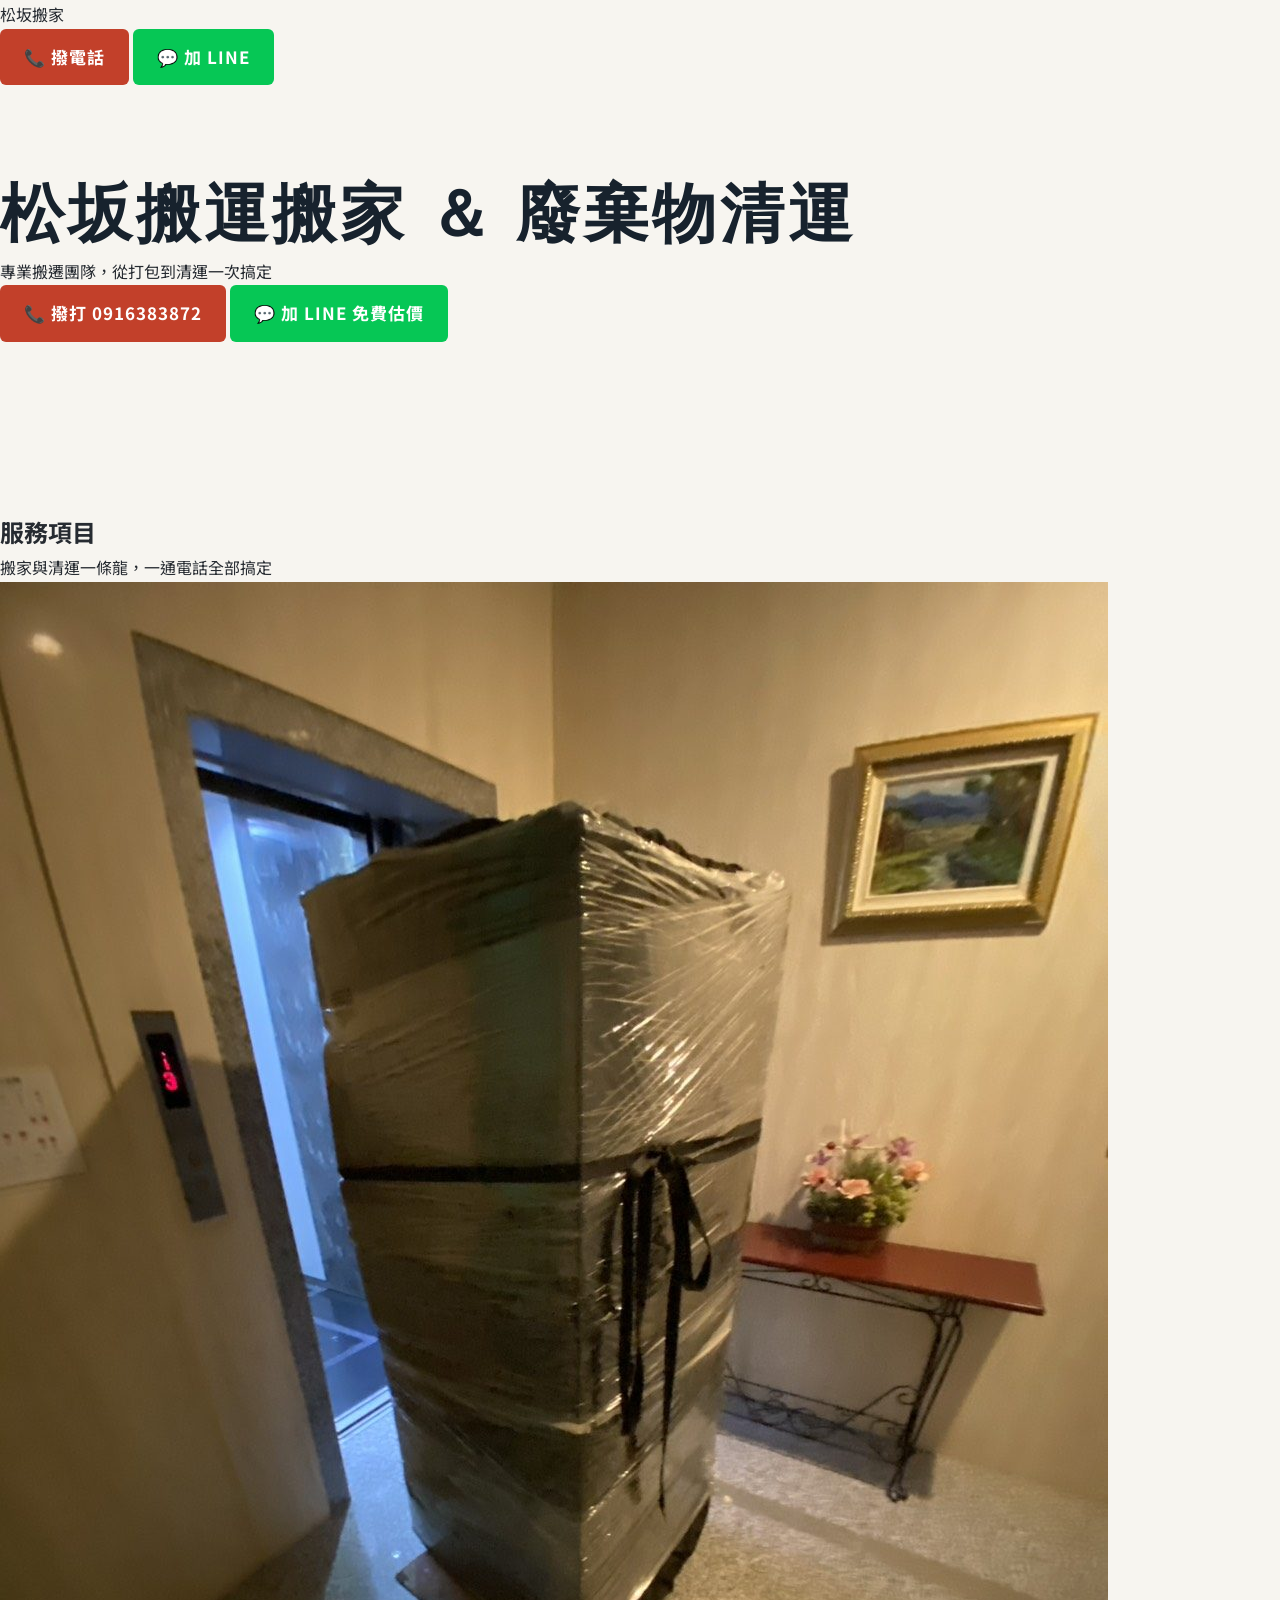
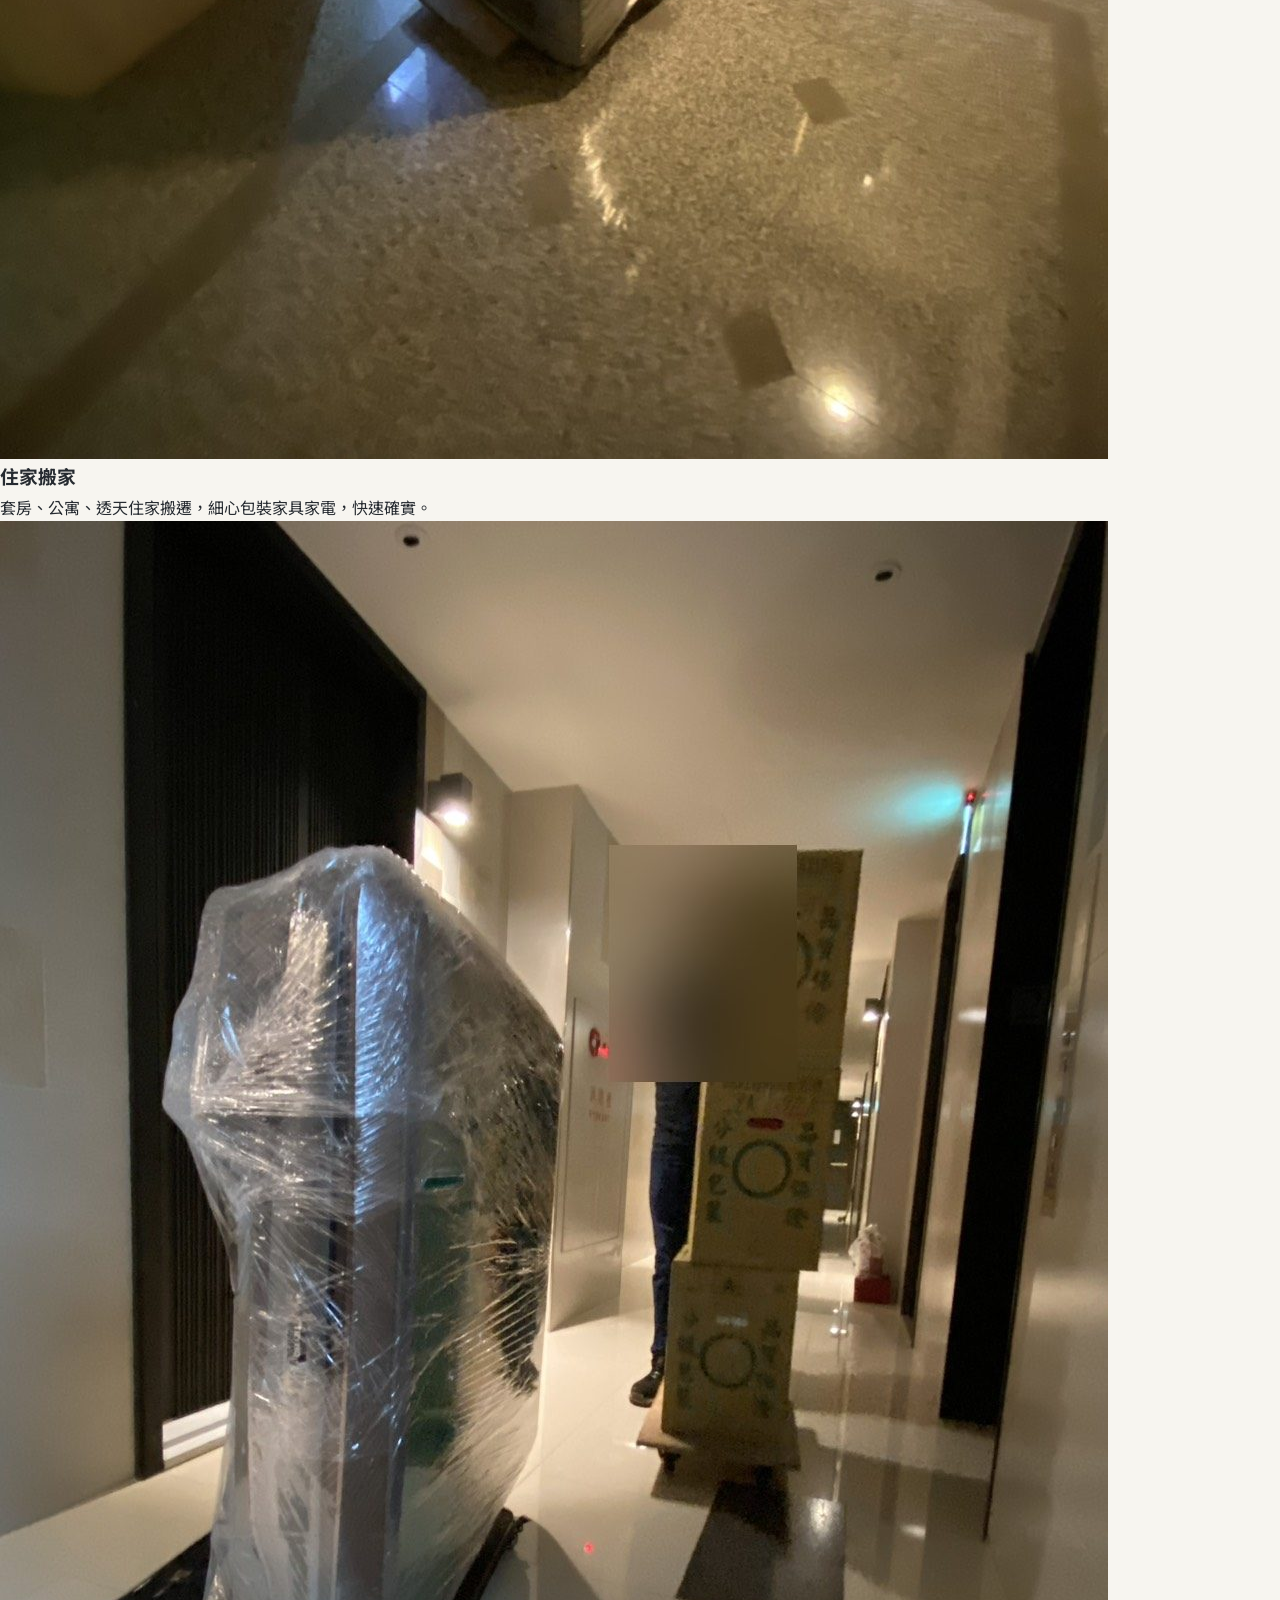
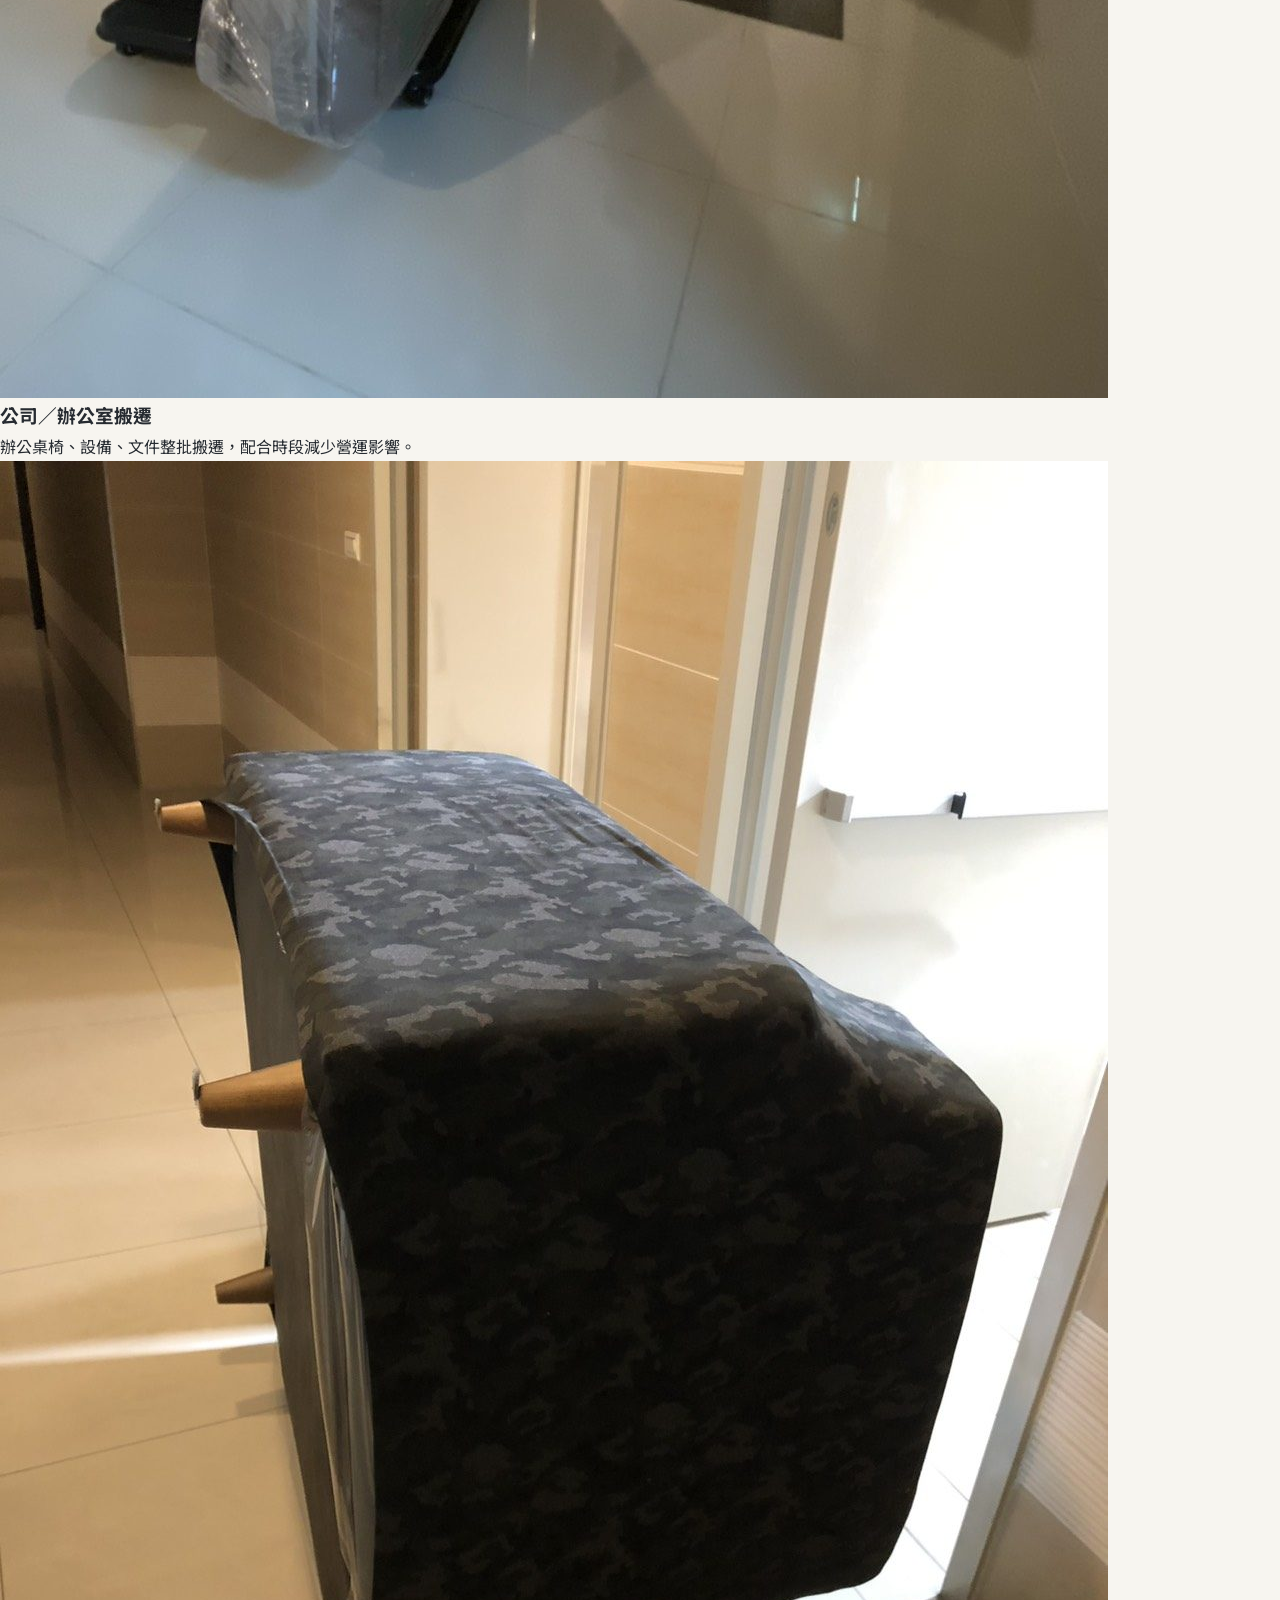
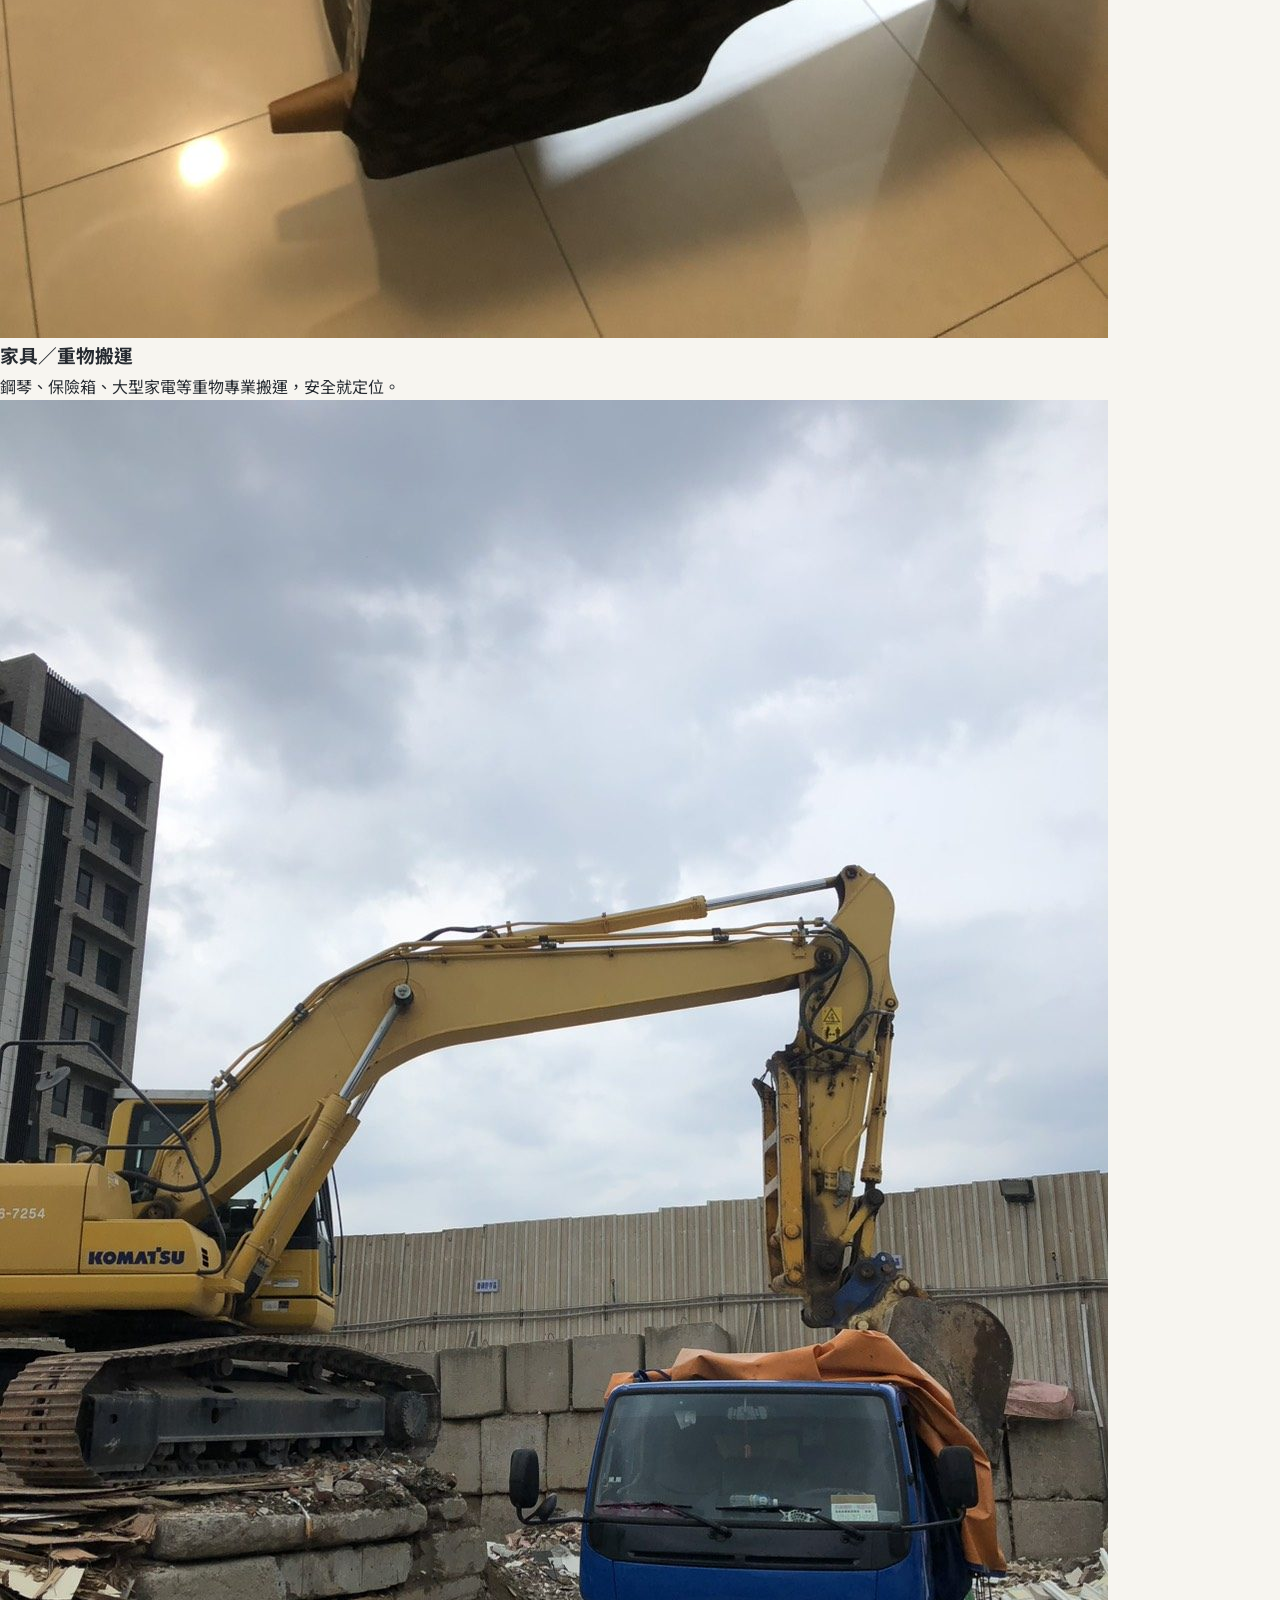
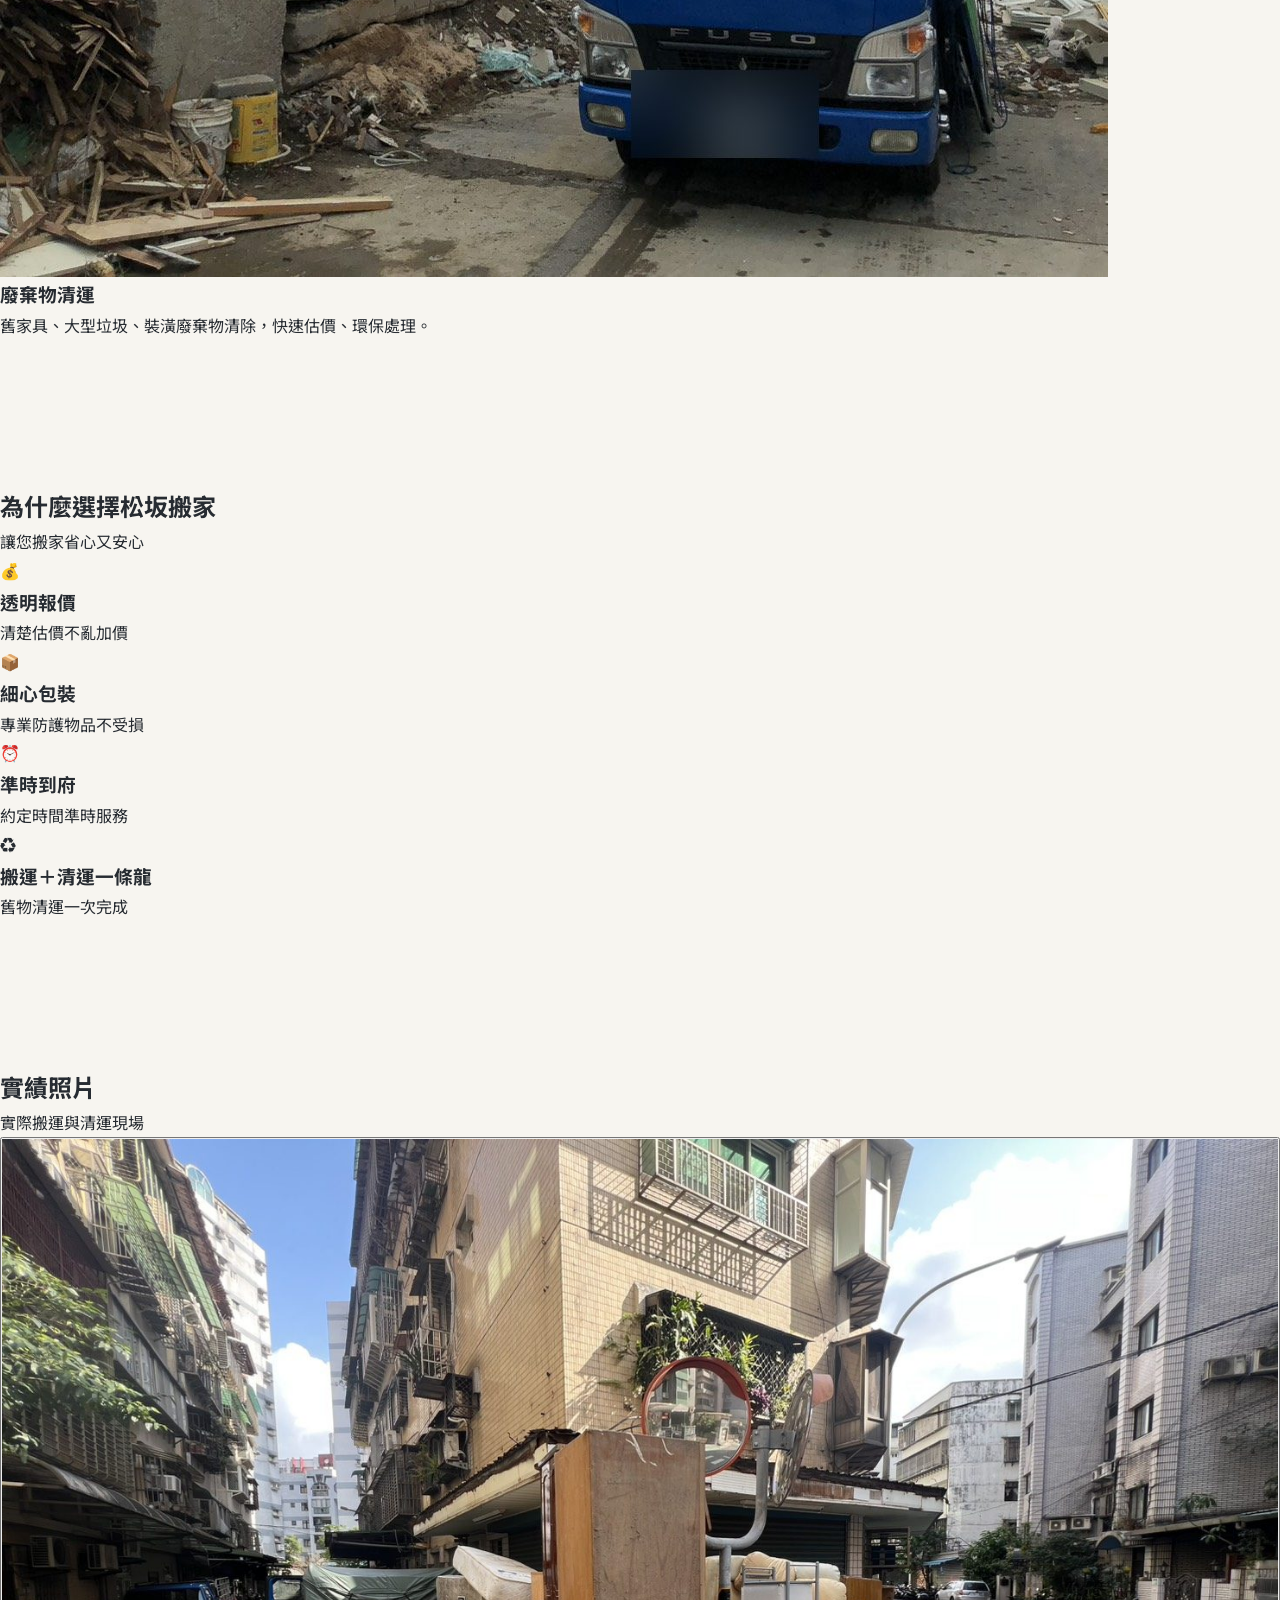
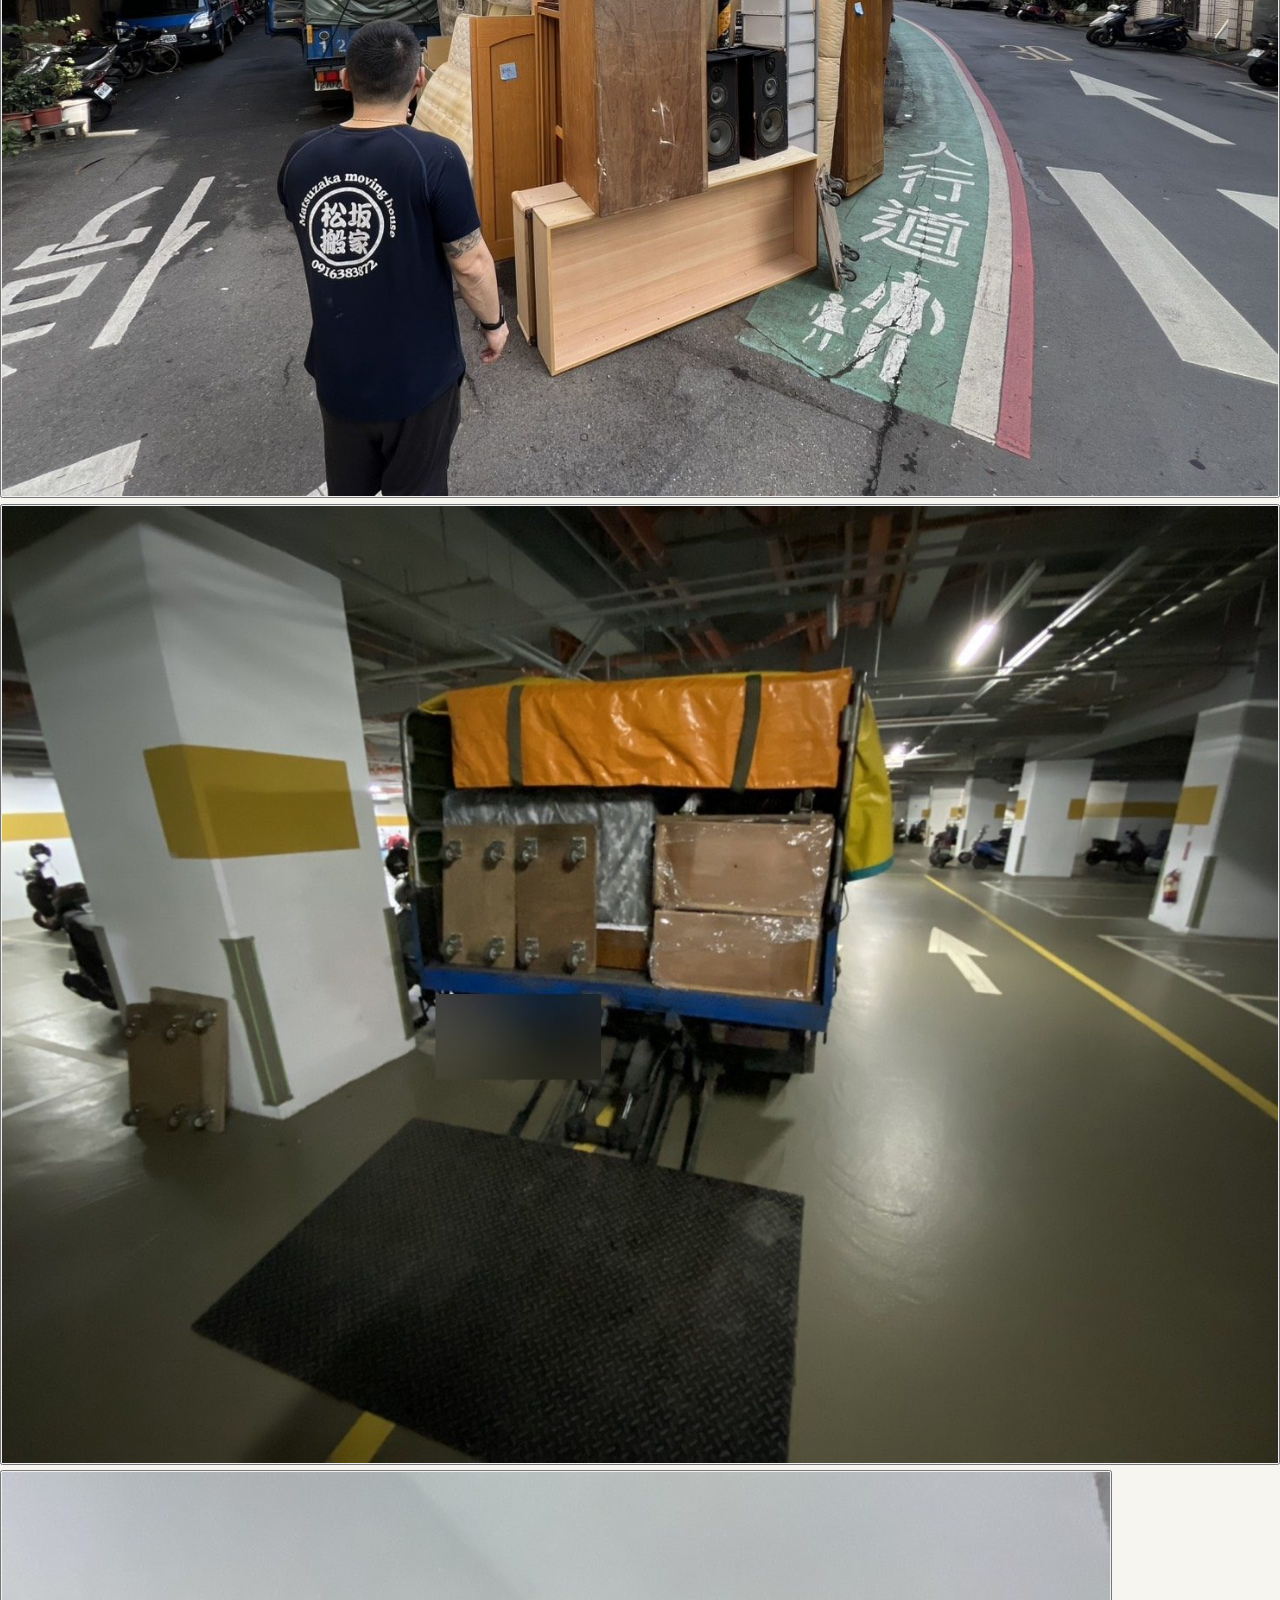
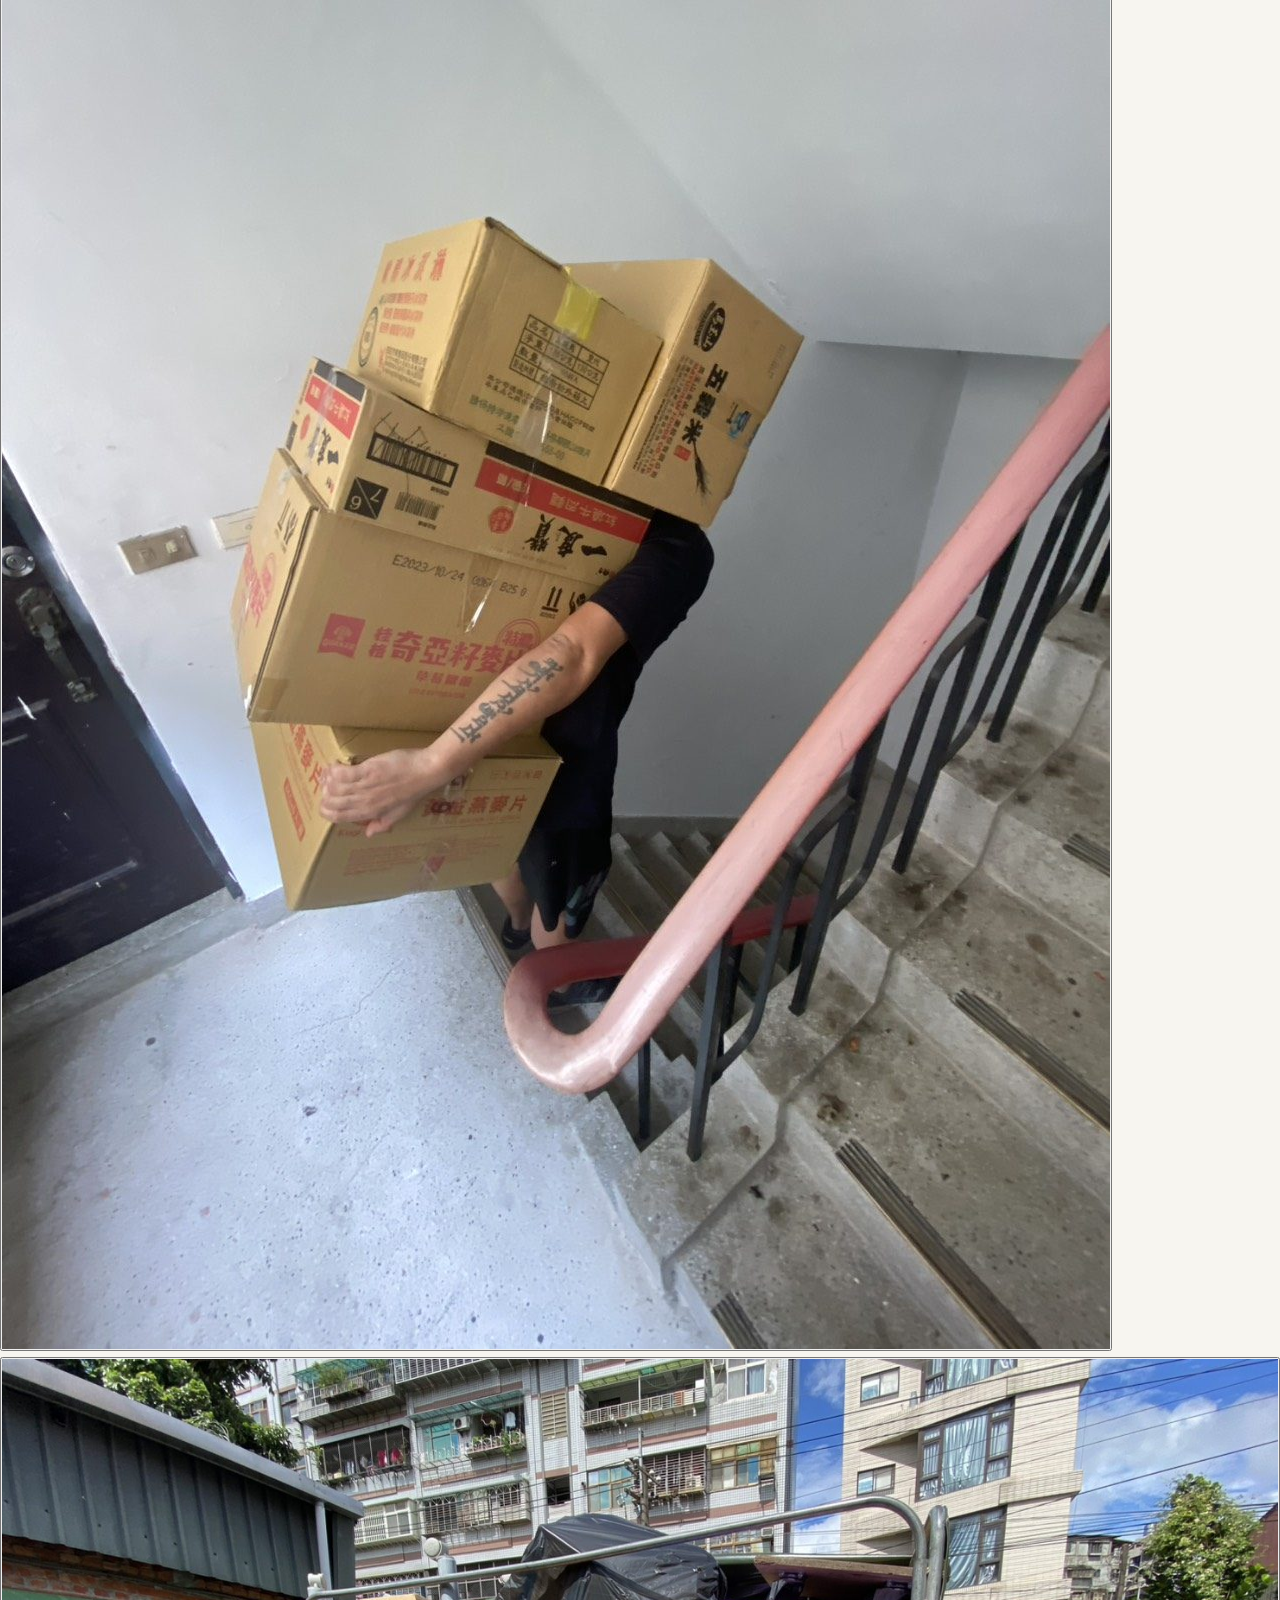
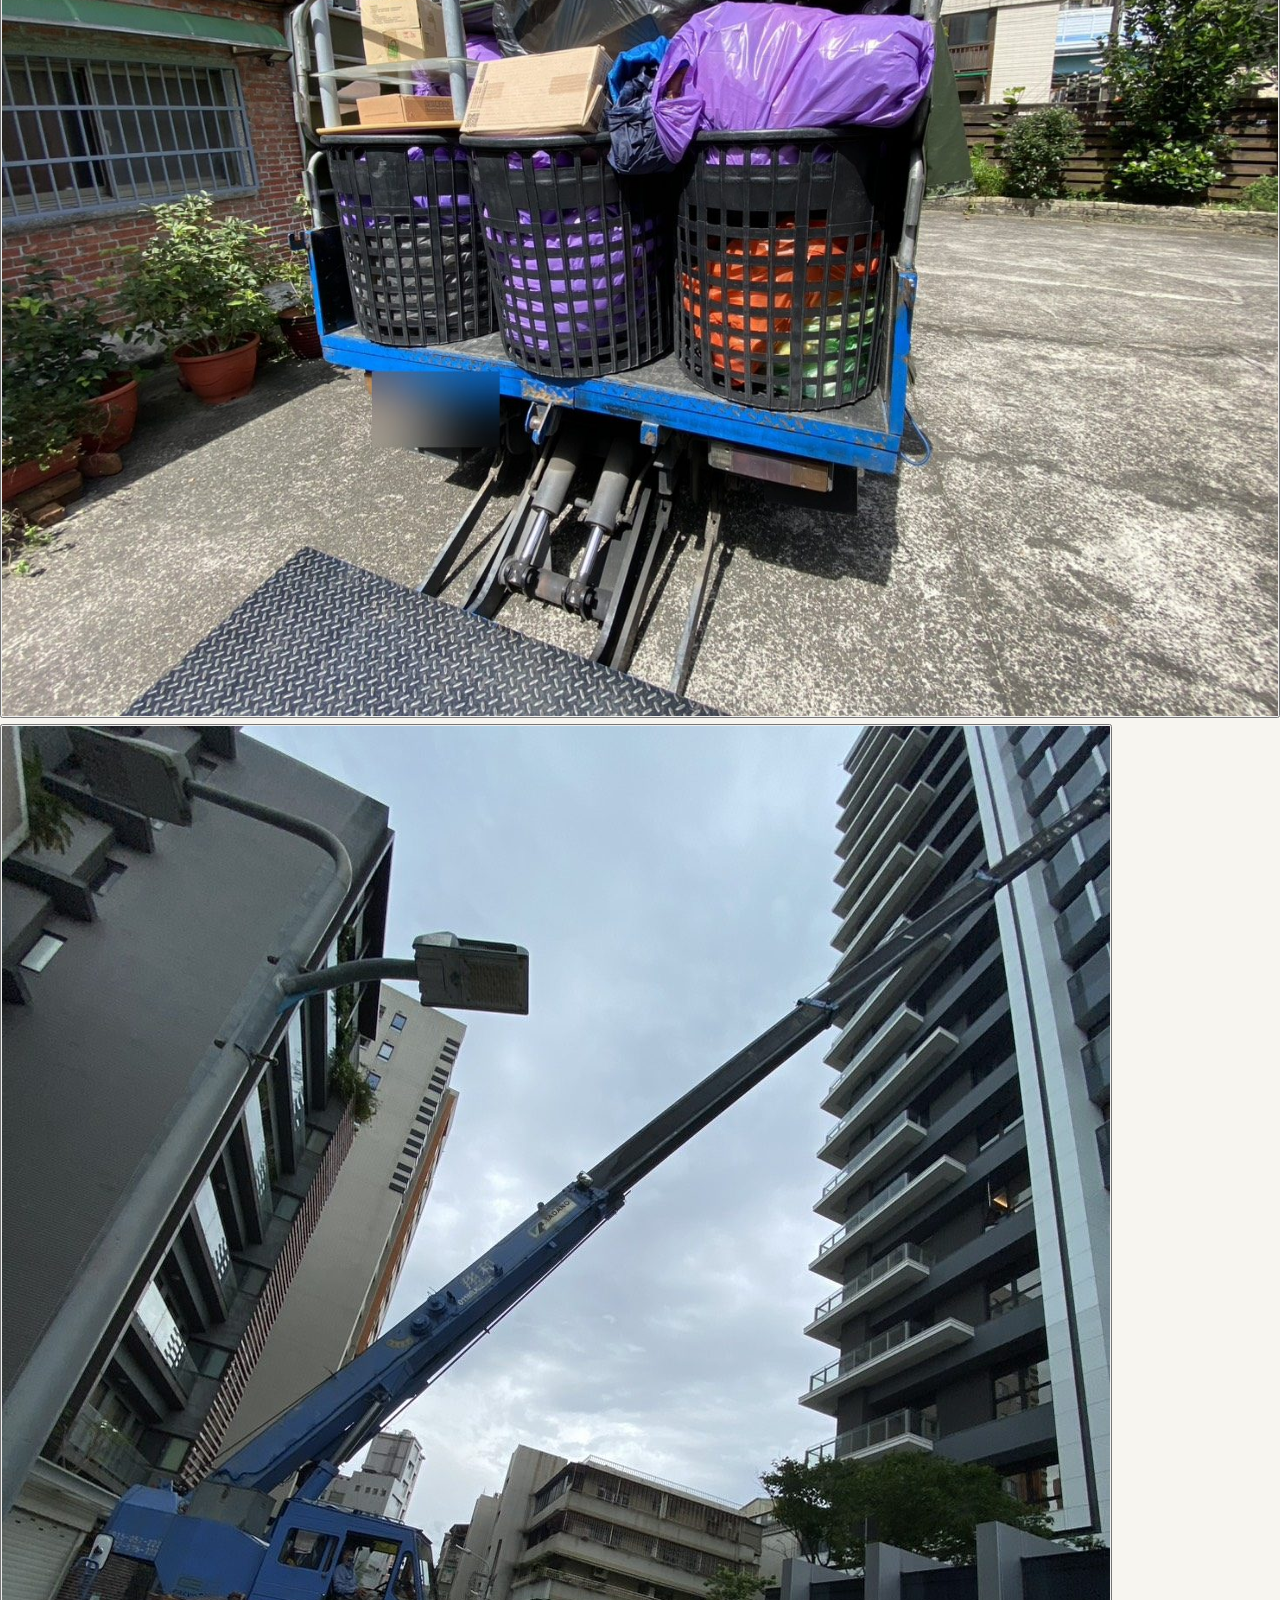
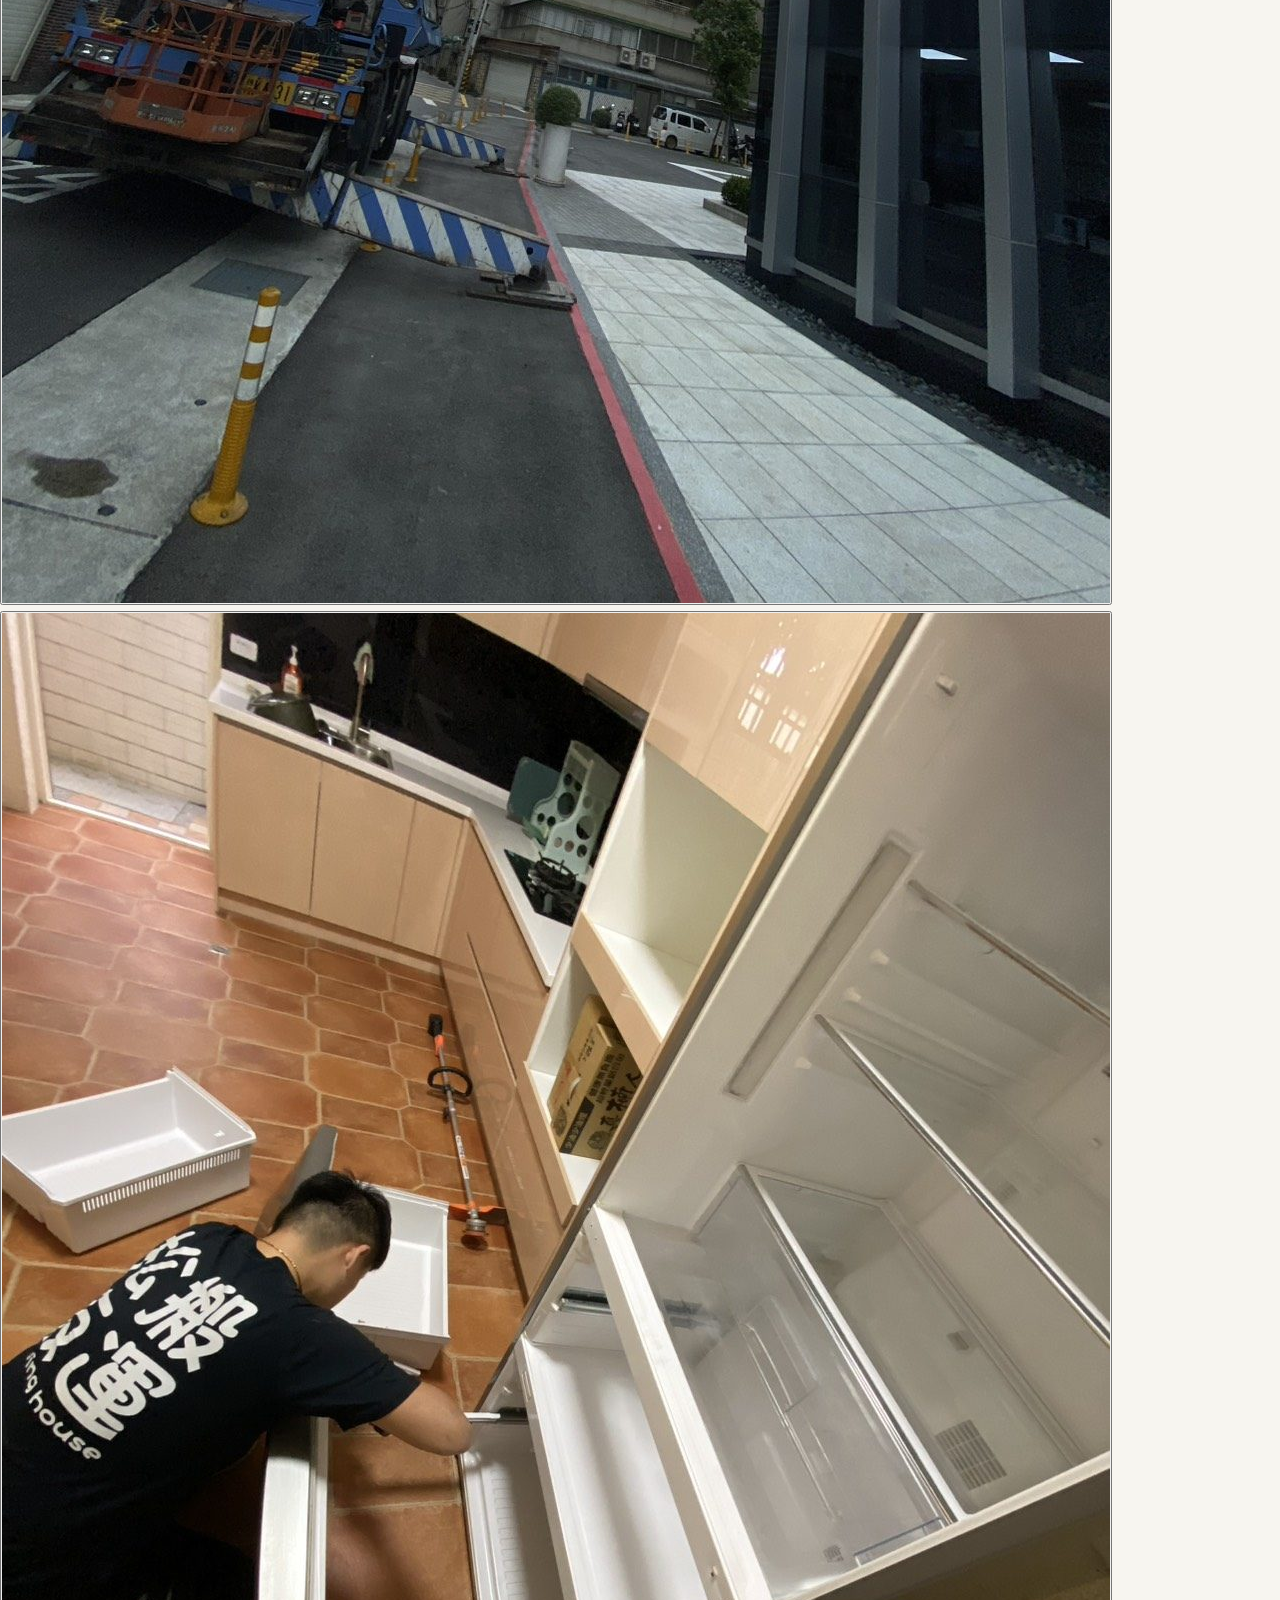
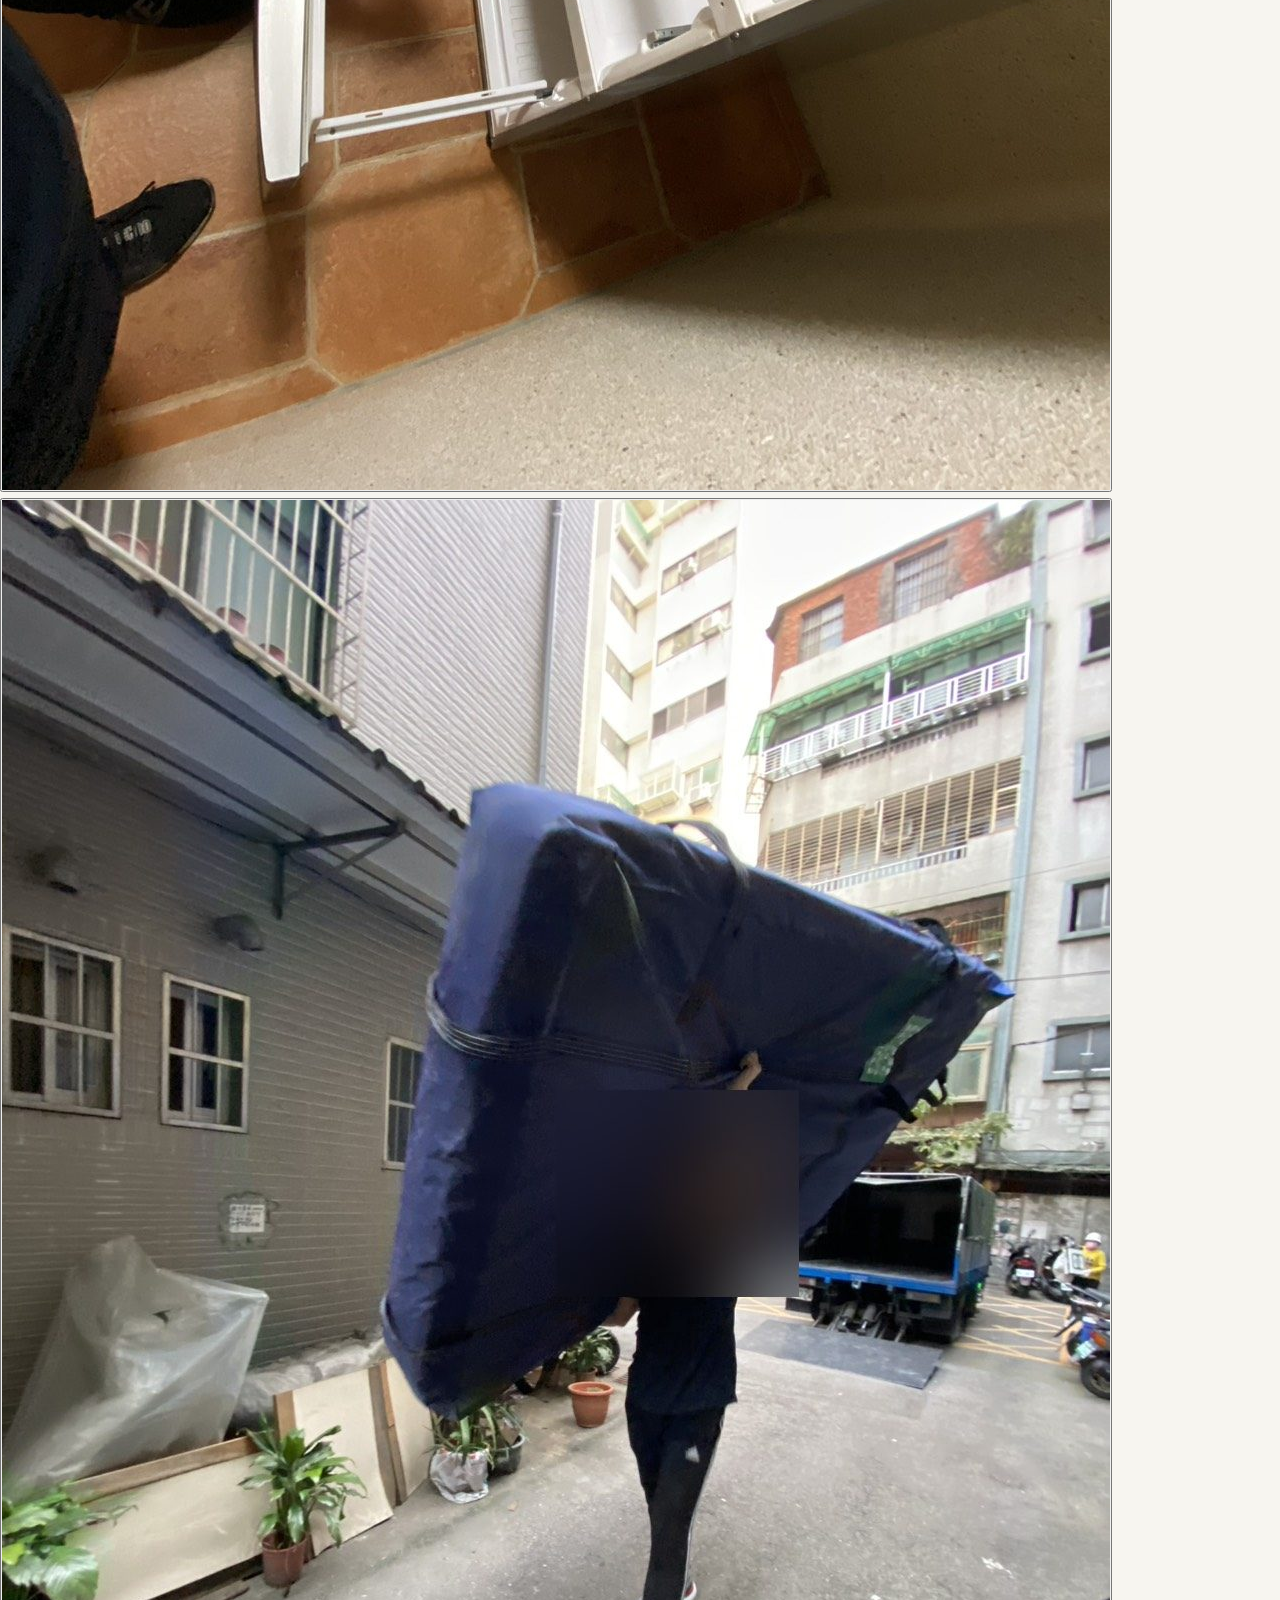
==== commit 7a93ce92: "fix(faq): 更新服務範圍與營業時間資訊" ====
--- a/public/index.html
+++ b/public/index.html
@@ -12,151 +12,93 @@
   <link rel="icon" href="favicon.svg" type="image/svg+xml">
   <link rel="preconnect" href="https://fonts.googleapis.com">
   <link rel="preconnect" href="https://fonts.gstatic.com" crossorigin>
-  <link href="https://fonts.googleapis.com/css2?family=Noto+Sans+TC:wght@400;500;700&family=Noto+Serif+TC:wght@600;700;900&display=swap" rel="stylesheet">
+  <link href="https://fonts.googleapis.com/css2?family=Noto+Sans+TC:wght@400;500;700;900&display=swap" rel="stylesheet">
   <link rel="stylesheet" href="styles.css">
 </head>
 <body>
-  <header class="top">
-    <div class="wrap top-in">
-      <a href="#hero" class="brand">
-        <span class="seal seal-sm" aria-hidden="true"><i>松</i><i>坂</i><i>搬</i><i>家</i></span>
-        <span class="brand-name">松坂搬家</span>
-      </a>
-      <nav class="top-cta">
-        <a class="top-tel" href="tel:0916383872" aria-label="撥打電話 0916383872">
-          <svg class="ico" viewBox="0 0 24 24" fill="none" stroke="currentColor" stroke-width="2" stroke-linecap="round" stroke-linejoin="round" aria-hidden="true"><path d="M22 16.9v3a2 2 0 0 1-2.2 2 19.8 19.8 0 0 1-8.6-3.1 19.5 19.5 0 0 1-6-6A19.8 19.8 0 0 1 2.1 4.2 2 2 0 0 1 4.1 2h3a2 2 0 0 1 2 1.7c.1 1 .4 2 .7 2.9a2 2 0 0 1-.5 2.1L8 10a16 16 0 0 0 6 6l1.3-1.3a2 2 0 0 1 2.1-.5c.9.3 1.9.6 2.9.7a2 2 0 0 1 1.7 2z"/></svg>
-          0916-383-872
-        </a>
-        <a class="btn btn-line btn-sm" href="https://lin.ee/VOLz2Qq" target="_blank" rel="noopener" aria-label="加入 LINE 好友詢價">
-          <svg class="ico" viewBox="0 0 24 24" fill="currentColor" aria-hidden="true"><path d="M12 3C6.5 3 2 6.6 2 11c0 2.5 1.4 4.7 3.6 6.2-.1.6-.5 2-1.2 3.1-.2.3.1.7.4.6 1.9-.4 3.5-1.3 4.4-1.9.9.2 1.8.3 2.8.3 5.5 0 10-3.6 10-8.3S17.5 3 12 3z"/></svg>
-          加 LINE
-        </a>
+  <header class="site-header">
+    <div class="container header-inner">
+      <a href="#hero" class="brand">松坂搬家</a>
+      <nav class="header-cta">
+        <a class="btn btn-phone" href="tel:0916383872" aria-label="撥打電話 0916383872">📞 撥電話</a>
+        <a class="btn btn-line" href="https://lin.ee/VOLz2Qq" target="_blank" rel="noopener" aria-label="加入 LINE 好友詢價">💬 加 LINE</a>
       </nav>
     </div>
   </header>
 
   <main>
     <section id="hero" class="hero">
-      <div class="wrap hero-grid">
-        <div class="hero-copy">
-          <p class="v-eyebrow" aria-hidden="true">雙北・桃園｜到府搬運・清運</p>
-          <h1>搬家、清運，<br>一車搞定。</h1>
-          <p class="lede">松坂搬家，師傅帶隊到府。住家、公司、重物搬運照顧到位，舊家具、廢棄物順路清走 —— 細心包裝，透明報價。</p>
-          <div class="tel-block">
-            <span class="tel-label">直接打給師傅</span>
-            <a class="tel-big" href="tel:0916383872">0916-383-872</a>
-          </div>
-          <div class="cta-row">
-            <a class="btn btn-phone" href="tel:0916383872">
-              <svg class="ico" viewBox="0 0 24 24" fill="none" stroke="currentColor" stroke-width="2" stroke-linecap="round" stroke-linejoin="round" aria-hidden="true"><path d="M22 16.9v3a2 2 0 0 1-2.2 2 19.8 19.8 0 0 1-8.6-3.1 19.5 19.5 0 0 1-6-6A19.8 19.8 0 0 1 2.1 4.2 2 2 0 0 1 4.1 2h3a2 2 0 0 1 2 1.7c.1 1 .4 2 .7 2.9a2 2 0 0 1-.5 2.1L8 10a16 16 0 0 0 6 6l1.3-1.3a2 2 0 0 1 2.1-.5c.9.3 1.9.6 2.9.7a2 2 0 0 1 1.7 2z"/></svg>
-              撥打電話
-            </a>
-            <a class="btn btn-line" href="https://lin.ee/VOLz2Qq" target="_blank" rel="noopener">
-              <svg class="ico" viewBox="0 0 24 24" fill="currentColor" aria-hidden="true"><path d="M12 3C6.5 3 2 6.6 2 11c0 2.5 1.4 4.7 3.6 6.2-.1.6-.5 2-1.2 3.1-.2.3.1.7.4.6 1.9-.4 3.5-1.3 4.4-1.9.9.2 1.8.3 2.8.3 5.5 0 10-3.6 10-8.3S17.5 3 12 3z"/></svg>
-              加 LINE 估價
-            </a>
-          </div>
-          <p class="facts">週一至週日 08:00–20:00・加 LINE 傳照片就能先估價</p>
-        </div>
-        <div class="hero-shot" aria-hidden="true">
-          <figure class="shot shot-back"><img src="images/web/svc-waste.jpg" alt="" loading="eager"></figure>
-          <figure class="shot shot-front"><img src="images/web/hero.jpg" alt="松坂搬家師傅於台北街頭搬運家具" loading="eager"></figure>
-          <span class="seal seal-stamp"><i>松</i><i>坂</i><i>搬</i><i>家</i></span>
+      <div class="hero-overlay"></div>
+      <div class="container hero-content">
+        <h1>松坂搬運搬家 ＆ 廢棄物清運</h1>
+        <p class="hero-slogan">專業搬遷團隊，從打包到清運一次搞定</p>
+        <div class="hero-cta">
+          <a class="btn btn-phone btn-lg" href="tel:0916383872">📞 撥打 0916383872</a>
+          <a class="btn btn-line btn-lg" href="https://lin.ee/VOLz2Qq" target="_blank" rel="noopener">💬 加 LINE 免費估價</a>
         </div>
       </div>
     </section>
 
     <section id="services" class="section">
-      <div class="wrap">
-        <div class="sec-head">
-          <span class="sec-tag">服務項目</span>
-          <h2>從打包到清運，一次搞定</h2>
-        </div>
-        <ul class="menu">
-          <li class="menu-row">
-            <span class="menu-no" aria-hidden="true">一</span>
-            <img class="menu-thumb" src="images/web/svc-home.jpg" alt="住家搬家:電梯口包裝保護好的家具" loading="lazy" width="120" height="120">
-            <div class="menu-body">
-              <h3>住家搬家</h3>
-              <p>套房、公寓、透天都搬。家具家電先包再上車，新家定位好才收工。</p>
-            </div>
-          </li>
-          <li class="menu-row">
-            <span class="menu-no" aria-hidden="true">二</span>
-            <img class="menu-thumb" src="images/web/svc-office.jpg" alt="公司辦公室搬遷:大樓走廊搬運設備" loading="lazy" width="120" height="120">
-            <div class="menu-body">
-              <h3>公司・辦公室搬遷</h3>
-              <p>桌椅、設備、文件整批搬遷，可配合下班與假日時段，不耽誤營運。</p>
-            </div>
-          </li>
-          <li class="menu-row">
-            <span class="menu-no" aria-hidden="true">三</span>
-            <img class="menu-thumb" src="images/web/svc-heavy.jpg" alt="家具重物搬運:完整包覆保護的大型家具" loading="lazy" width="120" height="120">
-            <div class="menu-body">
-              <h3>家具・重物搬運</h3>
-              <p>鋼琴、保險箱、大型家電，人力工具齊備，樓梯間也搬得上去。</p>
-            </div>
-          </li>
-          <li class="menu-row">
-            <span class="menu-no" aria-hidden="true">四</span>
-            <img class="menu-thumb" src="images/web/svc-waste.jpg" alt="廢棄物清運:工地與大型廢棄物清運" loading="lazy" width="120" height="120">
-            <div class="menu-body">
-              <h3>廢棄物清運</h3>
-              <p>舊家具、裝潢廢料、大型垃圾，估好價直接載走，環保處理。</p>
-            </div>
-          </li>
-        </ul>
-      </div>
-    </section>
-
-    <section id="why" class="section rules">
-      <div class="wrap">
-        <div class="sec-head">
-          <span class="sec-tag">松坂的做法</span>
-          <h2>我們的四個規矩</h2>
-        </div>
-        <div class="rules-grid">
-          <div class="rule">
-            <h3>「透明報價」</h3>
-            <p>電話裡說多少，現場就是多少，不臨時加價。</p>
-          </div>
-          <div class="rule">
-            <h3>「細心包裝」</h3>
-            <p>毯子、氣泡布先包好再搬，牆角和電梯一起顧到。</p>
-          </div>
-          <div class="rule">
-            <h3>「準時到府」</h3>
-            <p>約幾點就幾點，師傅不讓你空等。</p>
-          </div>
-          <div class="rule">
-            <h3>「一車到底」</h3>
-            <p>搬完順手把舊物載走，不用再找第二台車。</p>
-          </div>
+      <div class="container">
+        <h2 class="section-title">服務項目</h2>
+        <p class="section-sub">搬家與清運一條龍，一通電話全部搞定</p>
+        <div class="service-grid">
+          <article class="service-card">
+            <img src="images/web/svc-home.jpg" alt="住家搬家：電梯口包裝保護好的家具" loading="lazy">
+            <div class="service-body"><h3>住家搬家</h3>
+              <p>套房、公寓、透天住家搬遷，細心包裝家具家電，快速確實。</p></div>
+          </article>
+          <article class="service-card">
+            <img src="images/web/svc-office.jpg" alt="公司辦公室搬遷：大樓走廊搬運設備" loading="lazy">
+            <div class="service-body"><h3>公司／辦公室搬遷</h3>
+              <p>辦公桌椅、設備、文件整批搬遷，配合時段減少營運影響。</p></div>
+          </article>
+          <article class="service-card">
+            <img src="images/web/svc-heavy.jpg" alt="家具重物搬運：完整包覆保護的大型家具" loading="lazy">
+            <div class="service-body"><h3>家具／重物搬運</h3>
+              <p>鋼琴、保險箱、大型家電等重物專業搬運，安全就定位。</p></div>
+          </article>
+          <article class="service-card">
+            <img src="images/web/svc-waste.jpg" alt="廢棄物清運：工地與大型廢棄物清運" loading="lazy">
+            <div class="service-body"><h3>廢棄物清運</h3>
+              <p>舊家具、大型垃圾、裝潢廢棄物清除，快速估價、環保處理。</p></div>
+          </article>
         </div>
       </div>
     </section>
 
-    <section id="gallery" class="section gallery">
-      <div class="wrap">
-        <div class="sec-head">
-          <span class="sec-tag">現場實錄</span>
-          <h2>每一趟，都這樣搬</h2>
+    <section id="why" class="section">
+      <div class="container">
+        <h2 class="section-title">為什麼選擇松坂搬家</h2>
+        <p class="section-sub">讓您搬家省心又安心</p>
+        <div class="feature-grid">
+          <div class="feature"><span class="feature-ico">💰</span><h3>透明報價</h3><p>清楚估價不亂加價</p></div>
+          <div class="feature"><span class="feature-ico">📦</span><h3>細心包裝</h3><p>專業防護物品不受損</p></div>
+          <div class="feature"><span class="feature-ico">⏰</span><h3>準時到府</h3><p>約定時間準時服務</p></div>
+          <div class="feature"><span class="feature-ico">♻️</span><h3>搬運＋清運一條龍</h3><p>舊物清運一次完成</p></div>
         </div>
       </div>
-      <div class="strip" tabindex="0" aria-label="實績照片，可左右捲動">
-        <button class="shot strip-item" data-src="images/web/g01.jpg"><img src="images/web/g01.jpg" alt="搬運清運實績照片 1" loading="lazy"></button>
-        <button class="shot strip-item" data-src="images/web/g02.jpg"><img src="images/web/g02.jpg" alt="搬運清運實績照片 2" loading="lazy"></button>
-        <button class="shot strip-item" data-src="images/web/g03.jpg"><img src="images/web/g03.jpg" alt="搬運清運實績照片 3" loading="lazy"></button>
-        <button class="shot strip-item" data-src="images/web/g04.jpg"><img src="images/web/g04.jpg" alt="搬運清運實績照片 4" loading="lazy"></button>
-        <button class="shot strip-item" data-src="images/web/g05.jpg"><img src="images/web/g05.jpg" alt="搬運清運實績照片 5" loading="lazy"></button>
-        <button class="shot strip-item" data-src="images/web/g06.jpg"><img src="images/web/g06.jpg" alt="搬運清運實績照片 6" loading="lazy"></button>
-        <button class="shot strip-item" data-src="images/web/g07.jpg"><img src="images/web/g07.jpg" alt="搬運清運實績照片 7" loading="lazy"></button>
-        <button class="shot strip-item" data-src="images/web/g08.jpg"><img src="images/web/g08.jpg" alt="搬運清運實績照片 8" loading="lazy"></button>
-        <button class="shot strip-item" data-src="images/web/g09.jpg"><img src="images/web/g09.jpg" alt="搬運清運實績照片 9" loading="lazy"></button>
-        <button class="shot strip-item" data-src="images/web/g10.jpg"><img src="images/web/g10.jpg" alt="搬運清運實績照片 10" loading="lazy"></button>
-        <button class="shot strip-item" data-src="images/web/g11.jpg"><img src="images/web/g11.jpg" alt="搬運清運實績照片 11" loading="lazy"></button>
+    </section>
+
+    <section id="gallery" class="section">
+      <div class="container">
+        <h2 class="section-title">實績照片</h2>
+        <p class="section-sub">實際搬運與清運現場</p>
+        <div class="gallery-grid">
+          <button class="gallery-item" data-src="images/web/g01.jpg"><img src="images/web/g01.jpg" alt="搬運清運實績照片 1" loading="lazy"></button>
+          <button class="gallery-item" data-src="images/web/g02.jpg"><img src="images/web/g02.jpg" alt="搬運清運實績照片 2" loading="lazy"></button>
+          <button class="gallery-item" data-src="images/web/g03.jpg"><img src="images/web/g03.jpg" alt="搬運清運實績照片 3" loading="lazy"></button>
+          <button class="gallery-item" data-src="images/web/g04.jpg"><img src="images/web/g04.jpg" alt="搬運清運實績照片 4" loading="lazy"></button>
+          <button class="gallery-item" data-src="images/web/g05.jpg"><img src="images/web/g05.jpg" alt="搬運清運實績照片 5" loading="lazy"></button>
+          <button class="gallery-item" data-src="images/web/g06.jpg"><img src="images/web/g06.jpg" alt="搬運清運實績照片 6" loading="lazy"></button>
+          <button class="gallery-item" data-src="images/web/g07.jpg"><img src="images/web/g07.jpg" alt="搬運清運實績照片 7" loading="lazy"></button>
+          <button class="gallery-item" data-src="images/web/g08.jpg"><img src="images/web/g08.jpg" alt="搬運清運實績照片 8" loading="lazy"></button>
+          <button class="gallery-item" data-src="images/web/g09.jpg"><img src="images/web/g09.jpg" alt="搬運清運實績照片 9" loading="lazy"></button>
+          <button class="gallery-item" data-src="images/web/g10.jpg"><img src="images/web/g10.jpg" alt="搬運清運實績照片 10" loading="lazy"></button>
+          <button class="gallery-item" data-src="images/web/g11.jpg"><img src="images/web/g11.jpg" alt="搬運清運實績照片 11" loading="lazy"></button>
+        </div>
       </div>
-      <p class="strip-hint wrap">← 左右滑動看更多，點照片可放大 →</p>
       <div class="lightbox" id="lightbox" hidden>
         <button class="lightbox-close" aria-label="關閉">✕</button>
         <img class="lightbox-img" src="" alt="放大檢視">
@@ -164,55 +106,41 @@
     </section>
 
     <section id="faq" class="section">
-      <div class="wrap narrow">
-        <div class="sec-head">
-          <span class="sec-tag">常見問答</span>
-          <h2>先看這裡，再打給我們</h2>
-        </div>
+      <div class="container narrow">
+        <h2 class="section-title">常見問答</h2>
         <div class="faq-list">
           <details class="faq-item"><summary>怎麼報價？</summary>
-            <p>電話或 LINE 告知物品、樓層與地點，傳幾張照片更準，我們直接估給你。</p></details>
+            <p>可電話或加 LINE 告知物品與樓層，我們提供估價。</p></details>
           <details class="faq-item"><summary>服務範圍到哪？</summary>
-            <!-- 服務地區:待業主確認，暫以示意 -->
-            <p>雙北、桃園地區皆可服務，詳細範圍歡迎來電洽詢。</p></details>
+            <p>新竹以北皆可服務，詳細範圍歡迎來電洽詢。</p></details>
           <details class="faq-item"><summary>大型廢棄物能一起清嗎？</summary>
-            <p>可以，搬家同時可代清運舊家具與大型垃圾，一車處理完。</p></details>
+            <p>可以，搬家同時可代清運舊家具與大型垃圾。</p></details>
           <details class="faq-item"><summary>假日有服務嗎？</summary>
-            <!-- 營業時間:待業主確認，暫以示意 -->
-            <p>週一至週日 08:00–20:00 皆可服務，歡迎預約。</p></details>
+            <p>24 小時客服，全年無休，歡迎隨時來電或加 LINE 預約。</p></details>
         </div>
       </div>
     </section>
 
     <section id="contact" class="contact">
-      <div class="wrap contact-in">
-        <span class="seal seal-lg" aria-hidden="true"><i>松</i><i>坂</i><i>搬</i><i>家</i></span>
-        <h2>要搬家、要清運，<br>打這支就對了。</h2>
-        <a class="tel-giant" href="tel:0916383872">0916-383-872</a>
-        <div class="cta-row">
-          <a class="btn btn-line" href="https://lin.ee/VOLz2Qq" target="_blank" rel="noopener">
-            <svg class="ico" viewBox="0 0 24 24" fill="currentColor" aria-hidden="true"><path d="M12 3C6.5 3 2 6.6 2 11c0 2.5 1.4 4.7 3.6 6.2-.1.6-.5 2-1.2 3.1-.2.3.1.7.4.6 1.9-.4 3.5-1.3 4.4-1.9.9.2 1.8.3 2.8.3 5.5 0 10-3.6 10-8.3S17.5 3 12 3z"/></svg>
-            加 LINE 詢價
-          </a>
+      <div class="container">
+        <h2 class="section-title contact-title">立即聯絡我們</h2>
+        <p class="contact-sub">免費估價・快速回覆</p>
+        <div class="contact-cta">
+          <a class="btn btn-phone btn-lg" href="tel:0916383872">📞 撥打 0916383872</a>
+          <a class="btn btn-line btn-lg" href="https://lin.ee/VOLz2Qq" target="_blank" rel="noopener">💬 加 LINE 詢價</a>
         </div>
-        <dl class="info">
-          <div><dt>服務地區</dt><dd>雙北・桃園<!-- 待業主確認 --></dd></div>
-          <div><dt>營業時間</dt><dd>週一至週日 08:00–20:00<!-- 待業主確認 --></dd></div>
-        </dl>
-        <p class="copyright">松坂搬家 ｜ 專業搬家・廢棄物清運</p>
+        <ul class="contact-info">
+          <li>📍 服務地區：新竹以北</li>
+          <li>🕗 24 小時客服・全年無休</li>
+        </ul>
+        <p class="footer-brand">松坂搬家 ｜ 專業搬家・廢棄物清運</p>
       </div>
     </section>
   </main>
 
   <div class="mobile-bar">
-    <a class="mobile-bar-btn phone" href="tel:0916383872" aria-label="撥打電話">
-      <svg class="ico" viewBox="0 0 24 24" fill="none" stroke="currentColor" stroke-width="2" stroke-linecap="round" stroke-linejoin="round" aria-hidden="true"><path d="M22 16.9v3a2 2 0 0 1-2.2 2 19.8 19.8 0 0 1-8.6-3.1 19.5 19.5 0 0 1-6-6A19.8 19.8 0 0 1 2.1 4.2 2 2 0 0 1 4.1 2h3a2 2 0 0 1 2 1.7c.1 1 .4 2 .7 2.9a2 2 0 0 1-.5 2.1L8 10a16 16 0 0 0 6 6l1.3-1.3a2 2 0 0 1 2.1-.5c.9.3 1.9.6 2.9.7a2 2 0 0 1 1.7 2z"/></svg>
-      撥電話
-    </a>
-    <a class="mobile-bar-btn line" href="https://lin.ee/VOLz2Qq" target="_blank" rel="noopener" aria-label="加 LINE">
-      <svg class="ico" viewBox="0 0 24 24" fill="currentColor" aria-hidden="true"><path d="M12 3C6.5 3 2 6.6 2 11c0 2.5 1.4 4.7 3.6 6.2-.1.6-.5 2-1.2 3.1-.2.3.1.7.4.6 1.9-.4 3.5-1.3 4.4-1.9.9.2 1.8.3 2.8.3 5.5 0 10-3.6 10-8.3S17.5 3 12 3z"/></svg>
-      加 LINE
-    </a>
+    <a class="mobile-bar-btn phone" href="tel:0916383872" aria-label="撥打電話">📞 撥電話</a>
+    <a class="mobile-bar-btn line" href="https://lin.ee/VOLz2Qq" target="_blank" rel="noopener" aria-label="加 LINE">💬 加 LINE</a>
   </div>
 
   <script src="main.js"></script>
